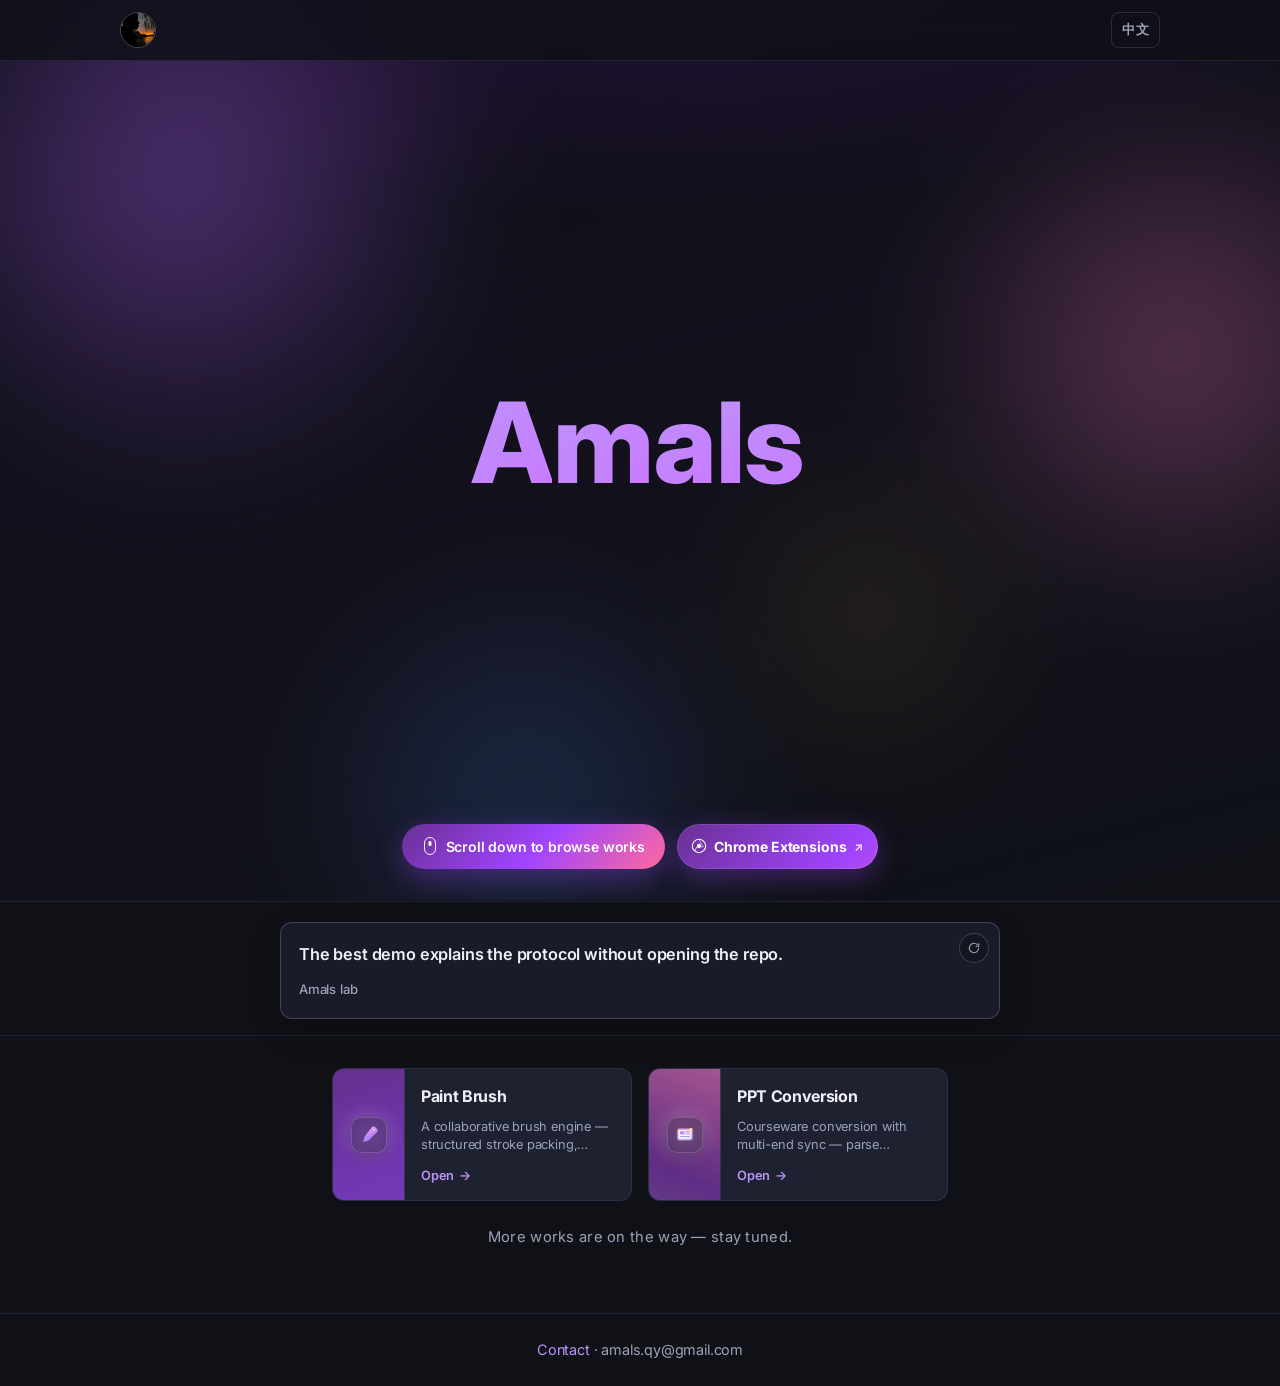
==== index.html @ 74674e20 "Deploy site 2026-10-02T13:34:51Z" ====
<!DOCTYPE html><html lang="en"> <head><meta charset="utf-8"><meta name="viewport" content="width=device-width, initial-scale=1"><meta name="description" content="Amals home — Chrome extensions, small tools, and side projects."><title>Amals-home</title><link rel="preconnect" href="https://fonts.googleapis.com"><link rel="preconnect" href="https://fonts.gstatic.com" crossorigin><link href="https://fonts.googleapis.com/css2?family=Inter:wght@400;600;700;800&family=JetBrains+Mono:wght@600;700&display=swap" rel="stylesheet"><link rel="icon" href="/avatar.jpg" type="image/jpeg"><script>
  (function () {
    try {
      var KEY = "amals-cn-locale";
      var stored = localStorage.getItem(KEY);
      var path = location.pathname || "/";
      var onZh = path === "/zh" || path === "/zh/" || path.indexOf("/zh/") === 0;

      function preferZh() {
        var langs = [];
        if (navigator.languages && navigator.languages.length) {
          langs = langs.concat(Array.prototype.slice.call(navigator.languages));
        }
        if (navigator.language) langs.push(navigator.language);
        for (var i = 0; i < langs.length; i++) {
          var x = String(langs[i] || "").toLowerCase();
          if (x.indexOf("zh") === 0) return true;
          if (x.indexOf("en") === 0) return false;
        }
        return false;
      }

      function toZh(p) {
        if (p === "/" || p === "") return "/zh/";
        if (p.indexOf("/zh") === 0) return p.endsWith("/") ? p : p + "/";
        return "/zh" + (p.endsWith("/") ? p : p + "/");
      }

      function toEn(p) {
        if (p === "/zh" || p === "/zh/") return "/";
        if (p.indexOf("/zh/") === 0) {
          var rest = p.slice(3);
          return rest.endsWith("/") ? rest : rest + "/";
        }
        return p.endsWith("/") ? p : p + "/";
      }

      var wantZh = stored === "zh" ? true : stored === "en" ? false : preferZh();
      if (wantZh && !onZh) {
        location.replace(toZh(path));
        return;
      }
      if (!wantZh && onZh && stored === "en") {
        location.replace(toEn(path));
      }
    } catch (e) {}
  })();
</script><link rel="stylesheet" href="/_astro/index.UDbm8vuJ.css"><script type="module">function w(t){try{const n=t.getAttribute("data-quotes")||"[]",e=JSON.parse(n);return Array.isArray(e)?e:[]}catch{return[]}}function g(t,n){if(!t.length)return null;if(t.length===1)return t[0];let e=t[Math.floor(Math.random()*t.length)],o=0;for(;n&&e.text===n&&o<8;)e=t[Math.floor(Math.random()*t.length)],o+=1;return e}async function x(t){const n=new AbortController,e=window.setTimeout(()=>n.abort(),2500);try{if(t==="zh"){const a=await fetch("https://v1.hitokoto.cn/?c=k&c=d&c=i&encode=json&max_length=42",{signal:n.signal});if(!a.ok)return null;const s=await a.json(),c=String(s.hitokoto||"").trim();if(!c)return null;const l=[s.from_who,s.from].filter(Boolean).join(" · ");return{text:c,from:l||void 0}}const o=await fetch("https://api.quotable.io/random?maxLength=110&tags=technology|wisdom|famous-quotes",{signal:n.signal});if(!o.ok)return null;const r=await o.json(),i=String(r.content||"").trim();return i?{text:i,from:r.author?String(r.author):void 0}:null}catch{return null}finally{window.clearTimeout(e)}}const f=220;function m(t,n){const e=t.querySelector(".lab-musing-quote"),o=t.querySelector("[data-musing-text]"),r=t.querySelector(".lab-musing-from"),i=t.querySelector("[data-musing-from-text]");if(!e||!o||!r||!i)return Promise.resolve();const a=typeof window.matchMedia=="function"&&window.matchMedia("(prefers-reduced-motion: reduce)").matches,s=()=>{o.textContent=n.text,n.from?(i.textContent=n.from,r.hidden=!1):(i.textContent="",r.hidden=!0)};return a?(s(),Promise.resolve()):(e.classList.remove("is-enter"),e.classList.add("is-leave"),new Promise(c=>{window.setTimeout(()=>{s(),e.classList.remove("is-leave"),e.offsetWidth,e.classList.add("is-enter"),window.setTimeout(()=>{e.classList.remove("is-enter"),c()},f)},f)}))}function y(t){if(t.dataset.bound==="1")return;t.dataset.bound="1";const n=t.getAttribute("data-locale")||"en",e=w(t),o=t.querySelector("[data-musing-text]"),r=t.querySelector("[data-musing-next]");let i=!1;async function a({preferRemote:s,fallbackLocal:c}){if(i)return;i=!0,r&&r.classList.add("is-spinning");const l=o&&o.textContent||"";try{if(s){const d=await x(n);if(d){await m(t,d);return}if(!c)return}const u=g(e,l);u&&await m(t,u)}finally{r&&r.classList.remove("is-spinning"),i=!1}}r&&r.addEventListener("click",()=>{a({preferRemote:!0,fallbackLocal:!0})}),window.setTimeout(()=>{a({preferRemote:!0,fallbackLocal:!1})},400),window.setInterval(()=>{document.hidden||a({preferRemote:!0,fallbackLocal:!0})},14e3)}function h(){document.querySelectorAll(".lab-musing").forEach(y)}h();document.addEventListener("astro:page-load",h);
</script></head> <body> <div class="bg-mesh" aria-hidden="true"> <span class="bg-factor bg-factor-a"></span> <span class="bg-factor bg-factor-b"></span> <span class="bg-factor bg-factor-c"></span> <span class="bg-factor bg-factor-d"></span> </div> <header class="nav"> <div class="wrap nav-inner"> <a class="brand" href="/" aria-label="Amals"> <img class="brand-avatar" src="/avatar.jpg" width="36" height="36" alt=""> </a> <nav class="nav-links" aria-label="Primary"> <a class="lang-switch" href="/zh/" lang="zh-CN" data-locale-switch="zh" aria-label="Language"> 中文 </a> </nav> </div> </header> <script>
  document.querySelectorAll("[data-locale-switch]").forEach(function (el) {
    el.addEventListener("click", function () {
      try {
        localStorage.setItem("amals-cn-locale", el.getAttribute("data-locale-switch") || "");
      } catch (e) {}
    });
  });
</script>  <main id="top"> <section class="hero"> <div class="wrap hero-inner"> <h1 class="hero-brand" aria-label="Amals"> <span class="hero-letter" style="--i: 0"> A </span><span class="hero-letter" style="--i: 1"> m </span><span class="hero-letter" style="--i: 2"> a </span><span class="hero-letter" style="--i: 3"> l </span><span class="hero-letter" style="--i: 4"> s </span> </h1> </div> <div class="hero-actions"> <a class="btn btn-primary" href="/#works"> <span class="scroll-icon" aria-hidden="true"> <span class="scroll-icon-frame"> <span class="scroll-icon-dot"></span> </span> </span> <span>Scroll down to browse works</span> </a> <a class="chrome-nav-btn" href="https://amals-chrome.com/" target="_blank" rel="noopener noreferrer"> <svg class="chrome-nav-icon" viewBox="0 0 24 24" aria-hidden="true" focusable="false"> <circle cx="12" cy="12" r="10" fill="none" stroke="currentColor" stroke-width="1.6"></circle> <circle cx="12" cy="12" r="3.2" fill="currentColor"></circle> <path d="M12 2.4 L18.4 13.2 H12" fill="none" stroke="currentColor" stroke-width="1.5" stroke-linecap="round" stroke-linejoin="round" opacity="0.55"></path> <path d="M5.6 18.8 L12 8.8" fill="none" stroke="currentColor" stroke-width="1.5" stroke-linecap="round" opacity="0.75"></path> </svg> <span>Chrome Extensions</span> <span class="chrome-nav-arrow" aria-hidden="true">↗</span> </a> </div> </section> <section class="section section-lab" aria-label="Lab note"> <div class="wrap"> <aside class="lab-musing" data-locale="en" data-quotes="[{&#34;text&#34;:&#34;Ship the thin path first. Polish is a loop, not a gate.&#34;,&#34;from&#34;:&#34;Amals lab&#34;},{&#34;text&#34;:&#34;Latency is a feature users feel; correctness is a feature they trust.&#34;,&#34;from&#34;:&#34;Amals lab&#34;},{&#34;text&#34;:&#34;If it only works on your machine, it is still a prototype.&#34;,&#34;from&#34;:&#34;Amals lab&#34;},{&#34;text&#34;:&#34;Sync is easy until the second client joins.&#34;,&#34;from&#34;:&#34;Amals lab&#34;},{&#34;text&#34;:&#34;A quiet scrollbar and a clear failure mode beat another purple gradient.&#34;,&#34;from&#34;:&#34;Amals lab&#34;},{&#34;text&#34;:&#34;Prefer one honest constraint over three clever abstractions.&#34;,&#34;from&#34;:&#34;Amals lab&#34;},{&#34;text&#34;:&#34;Logs are a UI for the future you.&#34;,&#34;from&#34;:&#34;Amals lab&#34;},{&#34;text&#34;:&#34;Mobile is not a smaller desktop — it is a different contract with input.&#34;,&#34;from&#34;:&#34;Amals lab&#34;},{&#34;text&#34;:&#34;Default to read-only until the URL says otherwise.&#34;,&#34;from&#34;:&#34;Amals lab&#34;},{&#34;text&#34;:&#34;The best demo explains the protocol without opening the repo.&#34;,&#34;from&#34;:&#34;Amals lab&#34;},{&#34;text&#34;:&#34;Talk is cheap. Show me the packet.&#34;,&#34;from&#34;:&#34;Amals lab&#34;},{&#34;text&#34;:&#34;Fallback is not failure — it is hospitality for bad networks.&#34;,&#34;from&#34;:&#34;Amals lab&#34;}]" aria-label="Lab note"> <button type="button" class="lab-musing-next" data-musing-next aria-label="Another"> <svg class="lab-musing-next-icon" viewBox="0 0 24 24" fill="none" aria-hidden="true"> <path d="M20 12a8 8 0 1 1-2.2-5.5" stroke="currentColor" stroke-width="1.8" stroke-linecap="round"></path> <path d="M20 4.5V9h-4.5" stroke="currentColor" stroke-width="1.8" stroke-linecap="round" stroke-linejoin="round"></path> </svg> </button> <blockquote class="lab-musing-quote"> <p class="lab-musing-text" data-musing-text>The best demo explains the protocol without opening the repo.</p> <footer class="lab-musing-from"> <span data-musing-from-text>Amals lab</span> </footer> </blockquote> </aside>  </div> </section> <section class="section" id="works" aria-label="Works"> <div class="wrap"> <ul class="work-grid"> <li class="work-card"> <a class="work-card-link" href="/paint-brush/?lang=en">  <div class="work-ribbon tone-a" aria-hidden="true"> <div class="work-ribbon-glow"></div> <div class="work-ribbon-mark"><svg class="work-ribbon-icon" viewBox="0 0 48 48" aria-hidden="true"> <defs> <linearGradient id="brush-body-0" x1="20%" y1="0%" x2="80%" y2="100%"> <stop offset="0%" stop-color="#f9a8d4"></stop> <stop offset="55%" stop-color="#c084fc"></stop> <stop offset="100%" stop-color="#818cf8"></stop> </linearGradient> <linearGradient id="brush-tip-0" x1="0%" y1="0%" x2="100%" y2="100%"> <stop offset="0%" stop-color="#fde68a"></stop> <stop offset="100%" stop-color="#fb7185"></stop> </linearGradient> </defs> <path fill="url(#brush-body-0)" d="M30.8 6.2c1.6-1.6 4.2-1.6 5.8 0l5.2 5.2c1.6 1.6 1.6 4.2 0 5.8L23.6 35.4c-.5.5-1.1.8-1.8 1l-7.4 1.7c-1.2.3-2.3-.8-2-2l1.7-7.4c.2-.7.5-1.3 1-1.8L30.8 6.2z"></path> <path fill="url(#brush-tip-0)" d="M9.2 37.8c3.4-.8 6.2-2.4 8.1-4.5l-3.6 3.6c-1.1 1.1-2.7 1.5-4.2 1.1-.5-.1-.7-.7-.6-1.1.1-.2.2-.4.3-.5z"></path> <circle cx="35.2" cy="12.8" r="2.2" fill="#fff" opacity="0.55"></circle> </svg></div> </div> <div class="work-body-block"> <h3 class="work-title">Paint Brush</h3> <p class="work-body">A collaborative brush engine — structured stroke packing, compression and anti-loss sync, with path smoothing and RTC/signaling snapshots for multi-user whiteboards.</p> <span class="work-cta"> Open <span class="work-cta-arrow" aria-hidden="true">→</span> </span> </div>  </a> </li><li class="work-card"> <a class="work-card-link" href="/ppt-conversion/?lang=en">  <div class="work-ribbon tone-b" aria-hidden="true"> <div class="work-ribbon-glow"></div> <div class="work-ribbon-mark"><svg class="work-ribbon-icon" viewBox="0 0 48 48" aria-hidden="true"> <defs> <linearGradient id="ppt-frame-1" x1="10%" y1="0%" x2="90%" y2="100%"> <stop offset="0%" stop-color="#f9a8d4"></stop> <stop offset="100%" stop-color="#a78bfa"></stop> </linearGradient> <linearGradient id="ppt-screen-1" x1="0%" y1="0%" x2="100%" y2="100%"> <stop offset="0%" stop-color="#ffffff"></stop> <stop offset="100%" stop-color="#ede9fe"></stop> </linearGradient> </defs> <rect x="7" y="10" width="34" height="26" rx="5" fill="url(#ppt-frame-1)"></rect> <rect x="10" y="13" width="28" height="20" rx="3" fill="url(#ppt-screen-1)"></rect> <rect x="13" y="16" width="10" height="7" rx="1.5" fill="#c084fc"></rect> <rect x="25" y="16" width="10" height="2.5" rx="1.2" fill="#f472b6"></rect> <rect x="25" y="20.5" width="10" height="2.5" rx="1.2" fill="#a78bfa" opacity="0.85"></rect> <rect x="13" y="26" width="22" height="2.5" rx="1.2" fill="#818cf8" opacity="0.8"></rect> <circle cx="37" cy="12" r="3.2" fill="#fde68a"></circle> </svg></div> </div> <div class="work-body-block"> <h3 class="work-title">PPT Conversion</h3> <p class="work-body">Courseware conversion with multi-end sync — parse animations, transitions and audio into step data, then keep playback aligned across clients in real time.</p> <span class="work-cta"> Open <span class="work-cta-arrow" aria-hidden="true">→</span> </span> </div>  </a> </li> </ul> <p class="works-more">More works are on the way — stay tuned.</p> </div> </section> </main>  <footer class="site-footer"> <div class="wrap footer-inner"> <p> <a href="mailto:amals.qy@gmail.com">Contact</a>
· amals.qy@gmail.com </p> </div> </footer> </body></html>
---- _astro/index.UDbm8vuJ.css ----
:root{--bg: #0f1117;--panel: #1e2130;--panel-hover: #252a3d;--border: rgba(46, 51, 72, .85);--border-strong: rgba(189, 147, 249, .35);--fg: #eef0f6;--muted: #9aa3b8;--accent: #bd93f9;--accent-2: #ff79c6;--gradient: linear-gradient(135deg, #6a3093 0%, #a044ff 52%, #ff6b9d 100%);--gradient-text: linear-gradient(135deg, #bd93f9 0%, #c77dff 38%, #ff79c6 100%);--font: "Inter", ui-sans-serif, system-ui, -apple-system, "Segoe UI", sans-serif;--font-mono: "JetBrains Mono", ui-monospace, Menlo, Consolas, monospace;--ease: cubic-bezier(.4, 0, .2, 1);--space-2: 8px;--space-3: 12px;--space-4: 16px;--space-5: 20px;--space-6: 24px;--space-7: 32px;--space-8: 48px;--radius-xs: 8px;--radius-sm: 12px;--radius: 16px;--max: 1040px;--scrollbar-size: 8px;--scrollbar-track: transparent;--scrollbar-thumb: rgba(189, 147, 249, .32);--scrollbar-thumb-hover: rgba(189, 147, 249, .55)}*{box-sizing:border-box;scrollbar-width:thin;scrollbar-color:var(--scrollbar-thumb) var(--scrollbar-track)}html{scroll-behavior:smooth;color-scheme:dark}*::-webkit-scrollbar{width:var(--scrollbar-size);height:var(--scrollbar-size)}*::-webkit-scrollbar-track{background:var(--scrollbar-track)}*::-webkit-scrollbar-thumb{background-color:var(--scrollbar-thumb);border-radius:999px;border:2px solid transparent;background-clip:padding-box}*::-webkit-scrollbar-thumb:hover{background-color:var(--scrollbar-thumb-hover)}*::-webkit-scrollbar-corner{background:transparent}body{margin:0;min-height:100vh;display:flex;flex-direction:column;background:var(--bg);color:var(--fg);font-family:var(--font);font-size:16px;line-height:1.65;letter-spacing:-.011em;-webkit-font-smoothing:antialiased}body>main{flex:1 0 auto;width:100%;position:relative;z-index:1}a{color:var(--accent);text-decoration:none;transition:color .18s var(--ease)}a:hover{color:var(--accent-2)}.bg-mesh{position:fixed;inset:0;pointer-events:none;z-index:0;overflow:hidden;background:radial-gradient(120% 80% at 50% -20%,rgba(88,28,135,.45),transparent 55%),linear-gradient(165deg,#0b0d14,#12101c 42%,#0f1117)}.bg-factor{position:absolute;border-radius:50%;filter:blur(48px);opacity:.72;mix-blend-mode:screen;will-change:transform,opacity}.bg-factor-a{width:52vmax;height:52vmax;left:-12%;top:-18%;background:radial-gradient(circle,rgba(168,85,247,.55) 0%,transparent 68%);animation:mesh-a 18s ease-in-out infinite alternate}.bg-factor-b{width:44vmax;height:44vmax;right:-14%;top:8%;background:radial-gradient(circle,rgba(244,114,182,.42) 0%,transparent 70%);animation:mesh-b 22s ease-in-out infinite alternate}.bg-factor-c{width:38vmax;height:38vmax;left:22%;bottom:-16%;background:radial-gradient(circle,rgba(59,130,246,.28) 0%,transparent 72%);animation:mesh-c 26s ease-in-out infinite alternate}.bg-factor-d{width:28vmax;height:28vmax;right:18%;bottom:12%;background:radial-gradient(circle,rgba(250,204,21,.12) 0%,transparent 70%);animation:mesh-d 16s ease-in-out infinite alternate}@keyframes mesh-a{0%{transform:translateZ(0) scale(1)}to{transform:translate3d(12%,18%,0) scale(1.18)}}@keyframes mesh-b{0%{transform:translateZ(0) scale(1.05)}to{transform:translate3d(-16%,14%,0) scale(1.22)}}@keyframes mesh-c{0%{transform:translateZ(0) scale(1.1)}to{transform:translate3d(10%,-20%,0) scale(.92)}}@keyframes mesh-d{0%{transform:translateZ(0) scale(.95);opacity:.45}to{transform:translate3d(-18%,-10%,0) scale(1.25);opacity:.8}}.wrap{position:relative;z-index:1;width:min(100% - 2 * var(--space-6),var(--max));margin-inline:auto}.nav{position:sticky;top:0;z-index:20;backdrop-filter:blur(12px);background:#0f1117d1;border-bottom:1px solid rgba(46,51,72,.6)}.nav-inner{display:flex;align-items:center;justify-content:space-between;min-height:60px;gap:var(--space-4)}.brand{display:inline-flex;align-items:center;line-height:0}.brand-avatar{width:36px;height:36px;border-radius:50%;display:block;flex-shrink:0;object-fit:cover;border:1px solid rgba(255,255,255,.22);box-shadow:none;transition:transform .55s var(--ease),border-color .25s var(--ease)}.brand:hover .brand-avatar{transform:rotate(360deg);border-color:#ff79c68c}.nav-links{display:flex;align-items:center;gap:var(--space-2);flex-wrap:wrap}.nav-links a:not(.lang-switch){color:var(--muted);font-size:14px;padding:8px 12px;border-radius:var(--radius-xs);transition:color .18s var(--ease),background .18s var(--ease)}.nav-links a:not(.lang-switch):hover{color:var(--fg);background:#ffffff0a}.chrome-nav-btn{display:inline-flex;align-items:center;gap:7px;padding:7px 12px 7px 10px;border-radius:999px;font-size:13px;font-weight:700;letter-spacing:-.01em;color:#fff!important;background:var(--gradient);background-size:160% 160%;box-shadow:0 0 0 1px #ffffff14 inset,0 8px 22px #a044ff61;animation:gradient-shift 5s ease-in-out infinite;transition:transform .18s var(--ease),box-shadow .18s var(--ease),filter .18s var(--ease)}.chrome-nav-btn:hover{color:#fff!important;transform:translateY(-1px);filter:brightness(1.06);box-shadow:0 0 0 1px #ffffff1f inset,0 12px 28px #a044ff80}.chrome-nav-icon{width:16px;height:16px;flex-shrink:0}.chrome-nav-arrow{font-size:12px;opacity:.85;transition:transform .18s var(--ease)}.chrome-nav-btn:hover .chrome-nav-arrow{transform:translate(1px,-1px)}.lang-switch{color:var(--muted)!important;font-size:13px;font-weight:600;padding:6px 10px;border-radius:var(--radius-xs);border:1px solid var(--border);letter-spacing:.02em}.lang-switch:hover{color:var(--fg)!important;background:#ffffff0a;border-color:var(--border-strong)}@media (max-width: 420px){.chrome-nav-btn span:not(.chrome-nav-arrow){max-width:9.5em;overflow:hidden;text-overflow:ellipsis;white-space:nowrap}}.hero{min-height:calc(100dvh - 60px);display:flex;flex-direction:column;align-items:stretch;padding:0;text-align:center;overflow:visible}.hero-inner{flex:1 1 auto;display:flex;align-items:center;justify-content:center;max-width:min(920px,100%);width:min(100% - 2 * var(--space-6),var(--max));margin-inline:auto;overflow:visible;padding:var(--space-6) 0}.hero-brand{margin:0 auto;font-size:clamp(3.6rem,12vw,7rem);font-weight:800;line-height:1.05;letter-spacing:-.03em;display:inline-flex;justify-content:center;flex-wrap:nowrap;overflow:visible;padding:.12em .2em;box-sizing:content-box}.hero-letter{display:inline-block;background:var(--gradient-text);background-size:220% 220%;-webkit-background-clip:text;background-clip:text;color:transparent;padding:0 .01em;overflow:visible;will-change:transform,filter,background-position;animation:letter-in .75s var(--ease) both,letter-float 2.6s ease-in-out infinite,gradient-shift 4.5s ease-in-out infinite;animation-delay:calc(var(--i) * .08s),calc(var(--i) * .14s),calc(var(--i) * .1s)}.hero-letter:last-child{padding-right:.08em}.hero-lead{margin:var(--space-5) auto 0;max-width:34rem;color:var(--muted);font-size:1.12rem;line-height:1.7;animation:rise .8s var(--ease) .35s both}.hero-actions{flex:0 0 auto;display:flex;flex-wrap:wrap;align-items:center;justify-content:center;gap:12px;margin:0;padding:0 var(--space-5) 32px;animation:rise .8s var(--ease) .45s both}.hero-actions .btn{white-space:nowrap}.hero-actions .chrome-nav-btn{padding:11px 16px 11px 14px;font-size:14px;box-shadow:0 0 0 1px #ffffff1a inset,0 8px 28px #a044ff59}.hero-actions .chrome-nav-btn:hover{box-shadow:0 0 0 1px #ffffff24 inset,0 12px 36px #a044ff73}@media (max-width: 520px){.hero-actions .btn{white-space:normal;text-align:center;line-height:1.3}}.btn{display:inline-flex;align-items:center;justify-content:center;gap:8px;padding:11px 20px;border-radius:999px;font-family:var(--font);font-size:14px;font-weight:600;border:none;cursor:pointer;transition:transform .15s var(--ease),box-shadow .15s var(--ease)}.btn:hover{transform:translateY(-1px)}.btn-primary{background:var(--gradient);color:#fff;box-shadow:0 8px 28px #a044ff59}.btn-primary:hover{color:#fff;box-shadow:0 12px 36px #a044ff73}.scroll-icon{display:inline-flex;align-items:center;justify-content:center;width:16px;height:22px;flex-shrink:0}.scroll-icon-frame{position:relative;width:12px;height:18px;border:1.5px solid rgba(255,255,255,.92);border-radius:999px;overflow:hidden}.scroll-icon-dot{position:absolute;left:50%;top:3px;width:3px;height:5px;border-radius:999px;background:#fff;transform:translate(-50%);animation:scroll-dot 1.35s ease-in-out infinite}@keyframes scroll-dot{0%{transform:translate(-50%) translateY(0);opacity:1}70%{transform:translate(-50%) translateY(7px);opacity:.15}to{transform:translate(-50%) translateY(0);opacity:1}}.section{padding:var(--space-7) 0 calc(var(--space-8) + var(--space-4));border-top:1px solid rgba(46,51,72,.55)}.section-lab{padding:var(--space-5) 0 var(--space-4)}.lab-musing{position:relative;max-width:720px;margin:0 auto;padding:18px 44px 18px 18px;border:1px solid rgba(189,147,249,.28);border-radius:var(--radius-sm);background:#1e2130b8;box-shadow:0 12px 28px #00000038;animation:rise .65s var(--ease) both}.lab-musing-next{position:absolute;top:10px;right:10px;z-index:1;display:inline-flex;align-items:center;justify-content:center;width:30px;height:30px;padding:0;border:1px solid rgba(189,147,249,.28);background:#0f111773;color:var(--muted);border-radius:999px;cursor:pointer;transition:background .18s var(--ease),border-color .18s var(--ease),color .18s var(--ease),transform .18s var(--ease)}.lab-musing-next:hover{color:#fff;border-color:transparent;background:var(--gradient)}.lab-musing-next.is-spinning .lab-musing-next-icon{animation:lab-musing-spin .7s linear infinite}.lab-musing-next-icon{width:14px;height:14px;display:block}.lab-musing-quote{margin:0;transition:opacity .22s var(--ease),transform .22s var(--ease)}.lab-musing-quote.is-leave{opacity:0;transform:translateY(6px)}.lab-musing-quote.is-enter{animation:lab-musing-enter .22s var(--ease) both}@keyframes lab-musing-enter{0%{opacity:0;transform:translateY(-6px)}to{opacity:1;transform:translateY(0)}}@keyframes lab-musing-spin{to{transform:rotate(-360deg)}}.lab-musing-text{margin:0;font-size:1.02rem;line-height:1.7;font-weight:600;letter-spacing:-.01em;color:var(--fg)}.lab-musing-from{margin-top:10px;font-size:.82rem;color:var(--muted);font-weight:500}.lab-musing-from[hidden]{display:none}.work-grid{margin:0 auto;padding:0;list-style:none;display:grid;grid-template-columns:repeat(auto-fit,minmax(280px,300px));gap:var(--space-4);justify-content:center;justify-items:stretch;align-items:stretch;max-width:1280px}.work-card{position:relative;border:1px solid var(--border);border-radius:var(--radius-sm);background:var(--panel);overflow:hidden;transition:border-color .2s var(--ease),transform .2s var(--ease),background .2s var(--ease),box-shadow .2s var(--ease);animation:rise .7s var(--ease) both;height:100%;width:100%}.work-card:nth-child(2){animation-delay:.08s}.work-card:nth-child(3){animation-delay:.12s}.work-card:nth-child(4){animation-delay:.16s}.work-card:hover{border-color:var(--border-strong);background:var(--panel-hover);transform:translateY(-2px);box-shadow:0 12px 28px #00000047}.work-card-link{display:grid;grid-template-columns:72px minmax(0,1fr);color:inherit;height:100%;min-height:0}.work-card-link:hover{color:inherit}.work-ribbon{position:relative;min-height:100%;display:grid;place-items:center;border-right:1px solid var(--border);background-size:180% 180%;animation:gradient-shift 10s ease-in-out infinite;overflow:hidden}.work-ribbon.tone-a{background-image:linear-gradient(160deg,#6a3093f2,#a044ffa6,#ff6b9d80)}.work-ribbon.tone-b{background-image:linear-gradient(200deg,#ff79c6a6,#6a3093d9,#bd93f980);animation-delay:-3s}.work-ribbon-glow{position:absolute;width:70px;height:70px;border-radius:50%;background:radial-gradient(circle,rgba(255,255,255,.22),transparent 68%);filter:blur(2px);pointer-events:none}.work-ribbon-mark{position:relative;z-index:1;width:36px;height:36px;display:grid;place-items:center;border-radius:10px;background:#0f111747;border:1px solid rgba(255,255,255,.16);backdrop-filter:blur(8px);box-shadow:0 6px 14px #0000002e;transition:transform .22s var(--ease)}.work-card:hover .work-ribbon-mark{transform:scale(1.06)}.work-ribbon-icon{width:22px;height:22px;display:block}.work-body-block{display:flex;flex-direction:column;gap:8px;padding:14px 16px;flex:1;min-width:0}.work-title{margin:0;font-size:1rem;font-weight:700;letter-spacing:-.02em;color:var(--fg);white-space:nowrap;overflow:hidden;text-overflow:ellipsis}.work-body{margin:0;color:var(--muted);flex:1;line-height:1.45;font-size:.8rem;display:-webkit-box;-webkit-line-clamp:2;-webkit-box-orient:vertical;overflow:hidden}.work-cta{display:inline-flex;align-items:center;gap:5px;margin-top:2px;font-size:.8rem;font-weight:600;color:var(--accent)}.work-cta-arrow{transition:transform .18s var(--ease)}.work-card:hover .work-cta-arrow{transform:translate(4px)}.work-cta.is-muted{color:var(--muted);font-weight:500}.works-more{margin:var(--space-6) 0 0;text-align:center;color:var(--muted);font-size:.92rem;letter-spacing:.02em}.site-footer{position:relative;z-index:1;border-top:1px solid rgba(46,51,72,.6);padding:var(--space-6) 0;color:var(--muted);font-size:.9rem}.footer-inner{display:flex;flex-wrap:wrap;justify-content:center;gap:var(--space-3)}.footer-inner p{margin:0}@keyframes rise{0%{opacity:0;transform:translateY(14px)}to{opacity:1;transform:translateY(0)}}@keyframes letter-in{0%{opacity:0;filter:blur(5px)}to{opacity:1;filter:blur(0)}}@keyframes letter-float{0%,to{transform:translateY(0) scale(1) rotate(0)}40%{transform:translateY(-8px) scale(1.02) rotate(-.8deg)}70%{transform:translateY(-3px) scale(1.01) rotate(.6deg)}}@keyframes gradient-shift{0%,to{background-position:0% 50%}50%{background-position:100% 50%}}@media (prefers-reduced-motion: reduce){.hero-letter,.work-ribbon,.work-card,.hero-lead,.hero-actions,.chrome-nav-btn,.scroll-icon-dot,.bg-factor,.lab-musing,.lab-musing-quote,.lab-musing-next.is-spinning .lab-musing-next-icon{animation:none!important}.lab-musing-quote{transition:none!important}.brand:hover .brand-avatar{transform:none}.hero-letter{opacity:1;color:transparent;transform:none;filter:none}}@media (max-width: 720px){.nav-hide-mobile{display:none}.hero{min-height:calc(100dvh - 60px)}.work-grid{grid-template-columns:minmax(0,1fr);max-width:420px}.work-card-link{grid-template-columns:64px minmax(0,1fr)}}
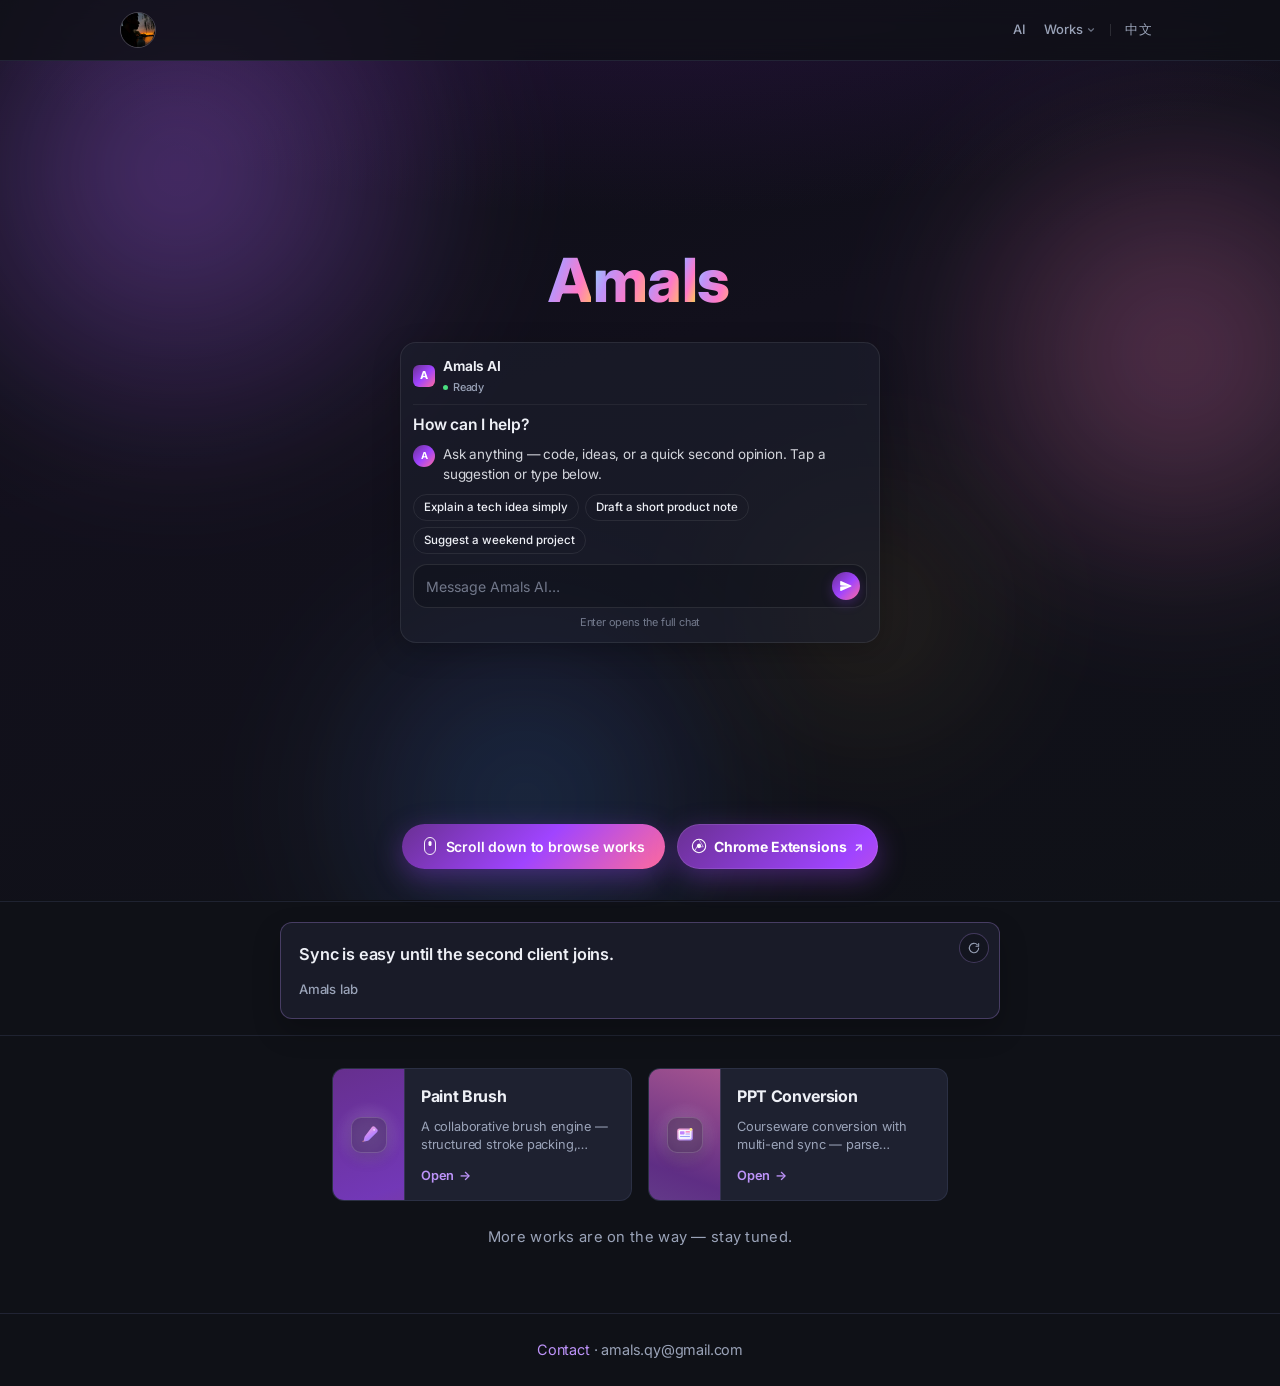
==== commit 092d3401: "Deploy site 2026-10-08T12:42:47Z" ====
--- a/index.html
+++ b/index.html
@@ -45,14 +45,19 @@
       }
     } catch (e) {}
   })();
-</script><link rel="stylesheet" href="/_astro/index.UDbm8vuJ.css"><script type="module">function w(t){try{const n=t.getAttribute("data-quotes")||"[]",e=JSON.parse(n);return Array.isArray(e)?e:[]}catch{return[]}}function g(t,n){if(!t.length)return null;if(t.length===1)return t[0];let e=t[Math.floor(Math.random()*t.length)],o=0;for(;n&&e.text===n&&o<8;)e=t[Math.floor(Math.random()*t.length)],o+=1;return e}async function x(t){const n=new AbortController,e=window.setTimeout(()=>n.abort(),2500);try{if(t==="zh"){const a=await fetch("https://v1.hitokoto.cn/?c=k&c=d&c=i&encode=json&max_length=42",{signal:n.signal});if(!a.ok)return null;const s=await a.json(),c=String(s.hitokoto||"").trim();if(!c)return null;const l=[s.from_who,s.from].filter(Boolean).join(" · ");return{text:c,from:l||void 0}}const o=await fetch("https://api.quotable.io/random?maxLength=110&tags=technology|wisdom|famous-quotes",{signal:n.signal});if(!o.ok)return null;const r=await o.json(),i=String(r.content||"").trim();return i?{text:i,from:r.author?String(r.author):void 0}:null}catch{return null}finally{window.clearTimeout(e)}}const f=220;function m(t,n){const e=t.querySelector(".lab-musing-quote"),o=t.querySelector("[data-musing-text]"),r=t.querySelector(".lab-musing-from"),i=t.querySelector("[data-musing-from-text]");if(!e||!o||!r||!i)return Promise.resolve();const a=typeof window.matchMedia=="function"&&window.matchMedia("(prefers-reduced-motion: reduce)").matches,s=()=>{o.textContent=n.text,n.from?(i.textContent=n.from,r.hidden=!1):(i.textContent="",r.hidden=!0)};return a?(s(),Promise.resolve()):(e.classList.remove("is-enter"),e.classList.add("is-leave"),new Promise(c=>{window.setTimeout(()=>{s(),e.classList.remove("is-leave"),e.offsetWidth,e.classList.add("is-enter"),window.setTimeout(()=>{e.classList.remove("is-enter"),c()},f)},f)}))}function y(t){if(t.dataset.bound==="1")return;t.dataset.bound="1";const n=t.getAttribute("data-locale")||"en",e=w(t),o=t.querySelector("[data-musing-text]"),r=t.querySelector("[data-musing-next]");let i=!1;async function a({preferRemote:s,fallbackLocal:c}){if(i)return;i=!0,r&&r.classList.add("is-spinning");const l=o&&o.textContent||"";try{if(s){const d=await x(n);if(d){await m(t,d);return}if(!c)return}const u=g(e,l);u&&await m(t,u)}finally{r&&r.classList.remove("is-spinning"),i=!1}}r&&r.addEventListener("click",()=>{a({preferRemote:!0,fallbackLocal:!0})}),window.setTimeout(()=>{a({preferRemote:!0,fallbackLocal:!1})},400),window.setInterval(()=>{document.hidden||a({preferRemote:!0,fallbackLocal:!0})},14e3)}function h(){document.querySelectorAll(".lab-musing").forEach(y)}h();document.addEventListener("astro:page-load",h);
-</script></head> <body> <div class="bg-mesh" aria-hidden="true"> <span class="bg-factor bg-factor-a"></span> <span class="bg-factor bg-factor-b"></span> <span class="bg-factor bg-factor-c"></span> <span class="bg-factor bg-factor-d"></span> </div> <header class="nav"> <div class="wrap nav-inner"> <a class="brand" href="/" aria-label="Amals"> <img class="brand-avatar" src="/avatar.jpg" width="36" height="36" alt=""> </a> <nav class="nav-links" aria-label="Primary"> <a class="lang-switch" href="/zh/" lang="zh-CN" data-locale-switch="zh" aria-label="Language"> 中文 </a> </nav> </div> </header> <script>
+</script><link rel="stylesheet" href="/_astro/index.I2FMQLbr.css"><script type="module">function h(t,n){const e=t.getAttribute("data-ai-path")||"/ai/",a=t.getAttribute("data-ai-locale")||"en",r=new URL(e,window.location.origin);n&&r.searchParams.set("q",n),r.searchParams.set("lang",a),window.location.href=r.pathname+r.search+r.hash}document.querySelectorAll("[data-ai-teaser-form]").forEach(t=>{t.addEventListener("submit",n=>{n.preventDefault();const e=t.closest(".ai-teaser");if(!e)return;const a=t.querySelector("[data-ai-teaser-input]"),r=a instanceof HTMLInputElement?a.value.trim():"";h(e,r)})});document.querySelectorAll("[data-ai-chip]").forEach(t=>{t.addEventListener("click",()=>{const n=t.closest(".ai-teaser");if(!n)return;const e=t.getAttribute("data-q")||"";h(n,e)})});const g=2500,y=14e3;function v(t){try{const n=t.getAttribute("data-quotes")||"[]",e=JSON.parse(n);return Array.isArray(e)?e:[]}catch{return[]}}function p(t,n){if(!t.length)return null;if(t.length===1)return t[0];let e=t[Math.floor(Math.random()*t.length)],a=0;for(;n&&e.text===n&&a<8;)e=t[Math.floor(Math.random()*t.length)],a+=1;return e}async function x(t){const n=new AbortController,e=window.setTimeout(()=>n.abort(),g);try{if(t==="zh"){const i=await fetch("https://v1.hitokoto.cn/?c=k&c=d&c=i&encode=json&max_length=42",{signal:n.signal});if(!i.ok)return null;const s=await i.json(),c=String(s.hitokoto||"").trim();if(!c)return null;const l=[s.from_who,s.from].filter(Boolean).join(" · ");return{text:c,from:l||void 0}}const a=await fetch("https://dummyjson.com/quotes/random",{signal:n.signal});if(!a.ok)return null;const r=await a.json(),o=String(r.quote||"").trim();return!o||o.length>110?null:{text:o,from:r.author?String(r.author):void 0}}catch{return null}finally{window.clearTimeout(e)}}const f=220;function m(t,n){const e=t.querySelector(".lab-musing-quote"),a=t.querySelector("[data-musing-text]"),r=t.querySelector(".lab-musing-from"),o=t.querySelector("[data-musing-from-text]");if(!e||!a||!r||!o)return Promise.resolve();const i=typeof window.matchMedia=="function"&&window.matchMedia("(prefers-reduced-motion: reduce)").matches,s=()=>{a.textContent=n.text,n.from?(o.textContent=n.from,r.hidden=!1):(o.textContent="",r.hidden=!0)};return i?(s(),Promise.resolve()):(e.classList.remove("is-enter"),e.classList.add("is-leave"),new Promise(c=>{window.setTimeout(()=>{s(),e.classList.remove("is-leave"),e.offsetWidth,e.classList.add("is-enter"),window.setTimeout(()=>{e.classList.remove("is-enter"),c()},f)},f)}))}function b(t){if(t.dataset.bound==="1")return;t.dataset.bound="1";const n=t.getAttribute("data-locale")||"en",e=v(t),a=t.querySelector("[data-musing-text]"),r=t.querySelector("[data-musing-next]");let o=!1;async function i({preferRemote:s,fallbackLocal:c}){if(o)return;o=!0,r&&r.classList.add("is-spinning");const l=a&&a.textContent||"";try{if(s){const d=await x(n);if(d){await m(t,d);return}if(!c)return}const u=p(e,l);u&&await m(t,u)}finally{r&&r.classList.remove("is-spinning"),o=!1}}r&&r.addEventListener("click",()=>{i({preferRemote:!0,fallbackLocal:!0})}),window.setTimeout(()=>{i({preferRemote:!0,fallbackLocal:!1})},400),window.setInterval(()=>{document.hidden||i({preferRemote:!0,fallbackLocal:!0})},y)}function w(){document.querySelectorAll(".lab-musing").forEach(b)}w();document.addEventListener("astro:page-load",w);
+</script></head> <body> <div class="bg-mesh" aria-hidden="true"> <span class="bg-factor bg-factor-a"></span> <span class="bg-factor bg-factor-b"></span> <span class="bg-factor bg-factor-c"></span> <span class="bg-factor bg-factor-d"></span> </div> <header class="nav"> <div class="wrap nav-inner"> <a class="brand" href="/" aria-label="Amals"> <img class="brand-avatar" src="/avatar.jpg" width="36" height="36" alt=""> </a> <nav class="nav-links" aria-label="Primary"> <a class="nav-link" href="/ai/?lang=en">AI</a> <div class="nav-dropdown"> <a class="nav-link nav-dropdown-trigger" href="/#works" aria-haspopup="true"> <span>Works</span> <svg class="nav-caret" viewBox="0 0 12 12" aria-hidden="true" focusable="false"> <path d="M3 4.5 6 7.5 9 4.5" fill="none" stroke="currentColor" stroke-width="1.4" stroke-linecap="round" stroke-linejoin="round"></path> </svg> </a> <div class="nav-dropdown-menu" role="menu"> <a class="nav-dropdown-item" role="menuitem" href="/paint-brush/?lang=en">Paint Brush</a> <a class="nav-dropdown-item" role="menuitem" href="/ppt-conversion/?lang=en">PPT</a> </div> </div> <span class="nav-sep" aria-hidden="true"></span> <a class="nav-link nav-lang" href="/zh/" lang="zh-CN" data-locale-switch="zh" aria-label="Language"> 中文 </a> </nav> </div> </header> <script>
   document.querySelectorAll("[data-locale-switch]").forEach(function (el) {
-    el.addEventListener("click", function () {
+    el.addEventListener("click", function (e) {
       try {
         localStorage.setItem("amals-cn-locale", el.getAttribute("data-locale-switch") || "");
-      } catch (e) {}
+      } catch (err) {}
+      var hash = location.hash || "";
+      if (!hash) return;
+      e.preventDefault();
+      var href = el.getAttribute("href") || "";
+      location.href = href.split("#")[0] + hash;
     });
   });
-</script>  <main id="top"> <section class="hero"> <div class="wrap hero-inner"> <h1 class="hero-brand" aria-label="Amals"> <span class="hero-letter" style="--i: 0"> A </span><span class="hero-letter" style="--i: 1"> m </span><span class="hero-letter" style="--i: 2"> a </span><span class="hero-letter" style="--i: 3"> l </span><span class="hero-letter" style="--i: 4"> s </span> </h1> </div> <div class="hero-actions"> <a class="btn btn-primary" href="/#works"> <span class="scroll-icon" aria-hidden="true"> <span class="scroll-icon-frame"> <span class="scroll-icon-dot"></span> </span> </span> <span>Scroll down to browse works</span> </a> <a class="chrome-nav-btn" href="https://amals-chrome.com/" target="_blank" rel="noopener noreferrer"> <svg class="chrome-nav-icon" viewBox="0 0 24 24" aria-hidden="true" focusable="false"> <circle cx="12" cy="12" r="10" fill="none" stroke="currentColor" stroke-width="1.6"></circle> <circle cx="12" cy="12" r="3.2" fill="currentColor"></circle> <path d="M12 2.4 L18.4 13.2 H12" fill="none" stroke="currentColor" stroke-width="1.5" stroke-linecap="round" stroke-linejoin="round" opacity="0.55"></path> <path d="M5.6 18.8 L12 8.8" fill="none" stroke="currentColor" stroke-width="1.5" stroke-linecap="round" opacity="0.75"></path> </svg> <span>Chrome Extensions</span> <span class="chrome-nav-arrow" aria-hidden="true">↗</span> </a> </div> </section> <section class="section section-lab" aria-label="Lab note"> <div class="wrap"> <aside class="lab-musing" data-locale="en" data-quotes="[{&#34;text&#34;:&#34;Ship the thin path first. Polish is a loop, not a gate.&#34;,&#34;from&#34;:&#34;Amals lab&#34;},{&#34;text&#34;:&#34;Latency is a feature users feel; correctness is a feature they trust.&#34;,&#34;from&#34;:&#34;Amals lab&#34;},{&#34;text&#34;:&#34;If it only works on your machine, it is still a prototype.&#34;,&#34;from&#34;:&#34;Amals lab&#34;},{&#34;text&#34;:&#34;Sync is easy until the second client joins.&#34;,&#34;from&#34;:&#34;Amals lab&#34;},{&#34;text&#34;:&#34;A quiet scrollbar and a clear failure mode beat another purple gradient.&#34;,&#34;from&#34;:&#34;Amals lab&#34;},{&#34;text&#34;:&#34;Prefer one honest constraint over three clever abstractions.&#34;,&#34;from&#34;:&#34;Amals lab&#34;},{&#34;text&#34;:&#34;Logs are a UI for the future you.&#34;,&#34;from&#34;:&#34;Amals lab&#34;},{&#34;text&#34;:&#34;Mobile is not a smaller desktop — it is a different contract with input.&#34;,&#34;from&#34;:&#34;Amals lab&#34;},{&#34;text&#34;:&#34;Default to read-only until the URL says otherwise.&#34;,&#34;from&#34;:&#34;Amals lab&#34;},{&#34;text&#34;:&#34;The best demo explains the protocol without opening the repo.&#34;,&#34;from&#34;:&#34;Amals lab&#34;},{&#34;text&#34;:&#34;Talk is cheap. Show me the packet.&#34;,&#34;from&#34;:&#34;Amals lab&#34;},{&#34;text&#34;:&#34;Fallback is not failure — it is hospitality for bad networks.&#34;,&#34;from&#34;:&#34;Amals lab&#34;}]" aria-label="Lab note"> <button type="button" class="lab-musing-next" data-musing-next aria-label="Another"> <svg class="lab-musing-next-icon" viewBox="0 0 24 24" fill="none" aria-hidden="true"> <path d="M20 12a8 8 0 1 1-2.2-5.5" stroke="currentColor" stroke-width="1.8" stroke-linecap="round"></path> <path d="M20 4.5V9h-4.5" stroke="currentColor" stroke-width="1.8" stroke-linecap="round" stroke-linejoin="round"></path> </svg> </button> <blockquote class="lab-musing-quote"> <p class="lab-musing-text" data-musing-text>The best demo explains the protocol without opening the repo.</p> <footer class="lab-musing-from"> <span data-musing-from-text>Amals lab</span> </footer> </blockquote> </aside>  </div> </section> <section class="section" id="works" aria-label="Works"> <div class="wrap"> <ul class="work-grid"> <li class="work-card"> <a class="work-card-link" href="/paint-brush/?lang=en">  <div class="work-ribbon tone-a" aria-hidden="true"> <div class="work-ribbon-glow"></div> <div class="work-ribbon-mark"><svg class="work-ribbon-icon" viewBox="0 0 48 48" aria-hidden="true"> <defs> <linearGradient id="brush-body-0" x1="20%" y1="0%" x2="80%" y2="100%"> <stop offset="0%" stop-color="#f9a8d4"></stop> <stop offset="55%" stop-color="#c084fc"></stop> <stop offset="100%" stop-color="#818cf8"></stop> </linearGradient> <linearGradient id="brush-tip-0" x1="0%" y1="0%" x2="100%" y2="100%"> <stop offset="0%" stop-color="#fde68a"></stop> <stop offset="100%" stop-color="#fb7185"></stop> </linearGradient> </defs> <path fill="url(#brush-body-0)" d="M30.8 6.2c1.6-1.6 4.2-1.6 5.8 0l5.2 5.2c1.6 1.6 1.6 4.2 0 5.8L23.6 35.4c-.5.5-1.1.8-1.8 1l-7.4 1.7c-1.2.3-2.3-.8-2-2l1.7-7.4c.2-.7.5-1.3 1-1.8L30.8 6.2z"></path> <path fill="url(#brush-tip-0)" d="M9.2 37.8c3.4-.8 6.2-2.4 8.1-4.5l-3.6 3.6c-1.1 1.1-2.7 1.5-4.2 1.1-.5-.1-.7-.7-.6-1.1.1-.2.2-.4.3-.5z"></path> <circle cx="35.2" cy="12.8" r="2.2" fill="#fff" opacity="0.55"></circle> </svg></div> </div> <div class="work-body-block"> <h3 class="work-title">Paint Brush</h3> <p class="work-body">A collaborative brush engine — structured stroke packing, compression and anti-loss sync, with path smoothing and RTC/signaling snapshots for multi-user whiteboards.</p> <span class="work-cta"> Open <span class="work-cta-arrow" aria-hidden="true">→</span> </span> </div>  </a> </li><li class="work-card"> <a class="work-card-link" href="/ppt-conversion/?lang=en">  <div class="work-ribbon tone-b" aria-hidden="true"> <div class="work-ribbon-glow"></div> <div class="work-ribbon-mark"><svg class="work-ribbon-icon" viewBox="0 0 48 48" aria-hidden="true"> <defs> <linearGradient id="ppt-frame-1" x1="10%" y1="0%" x2="90%" y2="100%"> <stop offset="0%" stop-color="#f9a8d4"></stop> <stop offset="100%" stop-color="#a78bfa"></stop> </linearGradient> <linearGradient id="ppt-screen-1" x1="0%" y1="0%" x2="100%" y2="100%"> <stop offset="0%" stop-color="#ffffff"></stop> <stop offset="100%" stop-color="#ede9fe"></stop> </linearGradient> </defs> <rect x="7" y="10" width="34" height="26" rx="5" fill="url(#ppt-frame-1)"></rect> <rect x="10" y="13" width="28" height="20" rx="3" fill="url(#ppt-screen-1)"></rect> <rect x="13" y="16" width="10" height="7" rx="1.5" fill="#c084fc"></rect> <rect x="25" y="16" width="10" height="2.5" rx="1.2" fill="#f472b6"></rect> <rect x="25" y="20.5" width="10" height="2.5" rx="1.2" fill="#a78bfa" opacity="0.85"></rect> <rect x="13" y="26" width="22" height="2.5" rx="1.2" fill="#818cf8" opacity="0.8"></rect> <circle cx="37" cy="12" r="3.2" fill="#fde68a"></circle> </svg></div> </div> <div class="work-body-block"> <h3 class="work-title">PPT Conversion</h3> <p class="work-body">Courseware conversion with multi-end sync — parse animations, transitions and audio into step data, then keep playback aligned across clients in real time.</p> <span class="work-cta"> Open <span class="work-cta-arrow" aria-hidden="true">→</span> </span> </div>  </a> </li> </ul> <p class="works-more">More works are on the way — stay tuned.</p> </div> </section> </main>  <footer class="site-footer"> <div class="wrap footer-inner"> <p> <a href="mailto:amals.qy@gmail.com">Contact</a>
+</script>  <main id="top"> <section class="hero hero-with-ai"> <div class="wrap hero-inner"> <h1 class="hero-brand" aria-label="Amals"> <span class="hero-letter" style="--i: 0"> A </span><span class="hero-letter" style="--i: 1"> m </span><span class="hero-letter" style="--i: 2"> a </span><span class="hero-letter" style="--i: 3"> l </span><span class="hero-letter" style="--i: 4"> s </span> </h1> <div class="ai-teaser" data-ai-path="/ai/" data-ai-locale="en"><div class="ai-teaser-shell"><div class="ai-teaser-head"><span class="ai-teaser-mark" aria-hidden="true">A</span><div class="ai-teaser-head-text"><span class="ai-teaser-label">Amals AI</span><span class="ai-teaser-status"><span class="ai-teaser-dot" aria-hidden="true"></span>Ready</span></div></div><div class="ai-teaser-body"><p class="ai-teaser-welcome">How can I help?</p><div class="ai-teaser-bubble"><span class="ai-teaser-avatar" aria-hidden="true">A</span><p>Ask anything — code, ideas, or a quick second opinion. Tap a suggestion or type below.</p></div><div class="ai-teaser-chips" role="list"><button type="button" class="ai-teaser-chip" role="listitem" data-ai-chip data-q="Explain a tech idea simply">Explain a tech idea simply</button><button type="button" class="ai-teaser-chip" role="listitem" data-ai-chip data-q="Draft a short product note">Draft a short product note</button><button type="button" class="ai-teaser-chip" role="listitem" data-ai-chip data-q="Suggest a weekend project">Suggest a weekend project</button></div></div><form class="ai-teaser-composer" data-ai-teaser-form><label class="sr-only" for="ai-teaser-input">Message Amals AI…</label><input id="ai-teaser-input" class="ai-teaser-input" type="text" name="q" maxlength="500" autocomplete="off" placeholder="Message Amals AI…" data-ai-teaser-input><button class="ai-teaser-send" type="submit" aria-label="Open chat" title="Open chat"><svg viewBox="0 0 24 24" width="14" height="14" aria-hidden="true"><path fill="currentColor" d="M3.4 20.4l17.45-7.48c.81-.35.81-1.49 0-1.84L3.4 3.6c-.66-.28-1.39.2-1.39.91l.01 5.45c0 .5.37.93.87.99L17 12 2.89 13.05c-.5.06-.87.49-.87.99l-.01 5.45c0 .71.73 1.19 1.39.91z"></path></svg></button></form><p class="ai-teaser-hint">Enter opens the full chat</p></div></div> </div> <div class="hero-actions"> <a class="btn btn-primary" href="/#works"> <span class="scroll-icon" aria-hidden="true"> <span class="scroll-icon-frame"> <span class="scroll-icon-dot"></span> </span> </span> <span>Scroll down to browse works</span> </a> <a class="chrome-nav-btn" href="https://amals-chrome.com/" target="_blank" rel="noopener noreferrer"> <svg class="chrome-nav-icon" viewBox="0 0 24 24" aria-hidden="true" focusable="false"> <circle cx="12" cy="12" r="10" fill="none" stroke="currentColor" stroke-width="1.6"></circle> <circle cx="12" cy="12" r="3.2" fill="currentColor"></circle> <path d="M12 2.4 L18.4 13.2 H12" fill="none" stroke="currentColor" stroke-width="1.5" stroke-linecap="round" stroke-linejoin="round" opacity="0.55"></path> <path d="M5.6 18.8 L12 8.8" fill="none" stroke="currentColor" stroke-width="1.5" stroke-linecap="round" opacity="0.75"></path> </svg> <span>Chrome Extensions</span> <span class="chrome-nav-arrow" aria-hidden="true">↗</span> </a> </div> </section> <section class="section section-lab" aria-label="Lab note"> <div class="wrap"> <aside class="lab-musing" data-locale="en" data-quotes="[{&#34;text&#34;:&#34;Ship the thin path first. Polish is a loop, not a gate.&#34;,&#34;from&#34;:&#34;Amals lab&#34;},{&#34;text&#34;:&#34;Latency is a feature users feel; correctness is a feature they trust.&#34;,&#34;from&#34;:&#34;Amals lab&#34;},{&#34;text&#34;:&#34;If it only works on your machine, it is still a prototype.&#34;,&#34;from&#34;:&#34;Amals lab&#34;},{&#34;text&#34;:&#34;Sync is easy until the second client joins.&#34;,&#34;from&#34;:&#34;Amals lab&#34;},{&#34;text&#34;:&#34;A quiet scrollbar and a clear failure mode beat another purple gradient.&#34;,&#34;from&#34;:&#34;Amals lab&#34;},{&#34;text&#34;:&#34;Prefer one honest constraint over three clever abstractions.&#34;,&#34;from&#34;:&#34;Amals lab&#34;},{&#34;text&#34;:&#34;Logs are a UI for the future you.&#34;,&#34;from&#34;:&#34;Amals lab&#34;},{&#34;text&#34;:&#34;Mobile is not a smaller desktop — it is a different contract with input.&#34;,&#34;from&#34;:&#34;Amals lab&#34;},{&#34;text&#34;:&#34;Default to read-only until the URL says otherwise.&#34;,&#34;from&#34;:&#34;Amals lab&#34;},{&#34;text&#34;:&#34;The best demo explains the protocol without opening the repo.&#34;,&#34;from&#34;:&#34;Amals lab&#34;},{&#34;text&#34;:&#34;Talk is cheap. Show me the packet.&#34;,&#34;from&#34;:&#34;Amals lab&#34;},{&#34;text&#34;:&#34;Fallback is not failure — it is hospitality for bad networks.&#34;,&#34;from&#34;:&#34;Amals lab&#34;}]" aria-label="Lab note"> <button type="button" class="lab-musing-next" data-musing-next aria-label="Another"> <svg class="lab-musing-next-icon" viewBox="0 0 24 24" fill="none" aria-hidden="true"> <path d="M20 12a8 8 0 1 1-2.2-5.5" stroke="currentColor" stroke-width="1.8" stroke-linecap="round"></path> <path d="M20 4.5V9h-4.5" stroke="currentColor" stroke-width="1.8" stroke-linecap="round" stroke-linejoin="round"></path> </svg> </button> <blockquote class="lab-musing-quote"> <p class="lab-musing-text" data-musing-text>Sync is easy until the second client joins.</p> <footer class="lab-musing-from"> <span data-musing-from-text>Amals lab</span> </footer> </blockquote> </aside>  </div> </section> <section class="section" id="works" aria-label="Works"> <div class="wrap"> <ul class="work-grid"> <li class="work-card"> <a class="work-card-link" href="/paint-brush/?lang=en">  <div class="work-ribbon tone-a" aria-hidden="true"> <div class="work-ribbon-glow"></div> <div class="work-ribbon-mark"><svg class="work-ribbon-icon" viewBox="0 0 48 48" aria-hidden="true"> <defs> <linearGradient id="brush-body-0" x1="20%" y1="0%" x2="80%" y2="100%"> <stop offset="0%" stop-color="#f9a8d4"></stop> <stop offset="55%" stop-color="#c084fc"></stop> <stop offset="100%" stop-color="#818cf8"></stop> </linearGradient> <linearGradient id="brush-tip-0" x1="0%" y1="0%" x2="100%" y2="100%"> <stop offset="0%" stop-color="#fde68a"></stop> <stop offset="100%" stop-color="#fb7185"></stop> </linearGradient> </defs> <path fill="url(#brush-body-0)" d="M30.8 6.2c1.6-1.6 4.2-1.6 5.8 0l5.2 5.2c1.6 1.6 1.6 4.2 0 5.8L23.6 35.4c-.5.5-1.1.8-1.8 1l-7.4 1.7c-1.2.3-2.3-.8-2-2l1.7-7.4c.2-.7.5-1.3 1-1.8L30.8 6.2z"></path> <path fill="url(#brush-tip-0)" d="M9.2 37.8c3.4-.8 6.2-2.4 8.1-4.5l-3.6 3.6c-1.1 1.1-2.7 1.5-4.2 1.1-.5-.1-.7-.7-.6-1.1.1-.2.2-.4.3-.5z"></path> <circle cx="35.2" cy="12.8" r="2.2" fill="#fff" opacity="0.55"></circle> </svg></div> </div> <div class="work-body-block"> <h3 class="work-title">Paint Brush</h3> <p class="work-body">A collaborative brush engine — structured stroke packing, compression and anti-loss sync, with path smoothing and RTC/signaling snapshots for multi-user whiteboards.</p> <span class="work-cta"> Open <span class="work-cta-arrow" aria-hidden="true">→</span> </span> </div>  </a> </li><li class="work-card"> <a class="work-card-link" href="/ppt-conversion/?lang=en">  <div class="work-ribbon tone-b" aria-hidden="true"> <div class="work-ribbon-glow"></div> <div class="work-ribbon-mark"><svg class="work-ribbon-icon" viewBox="0 0 48 48" aria-hidden="true"> <defs> <linearGradient id="ppt-frame-1" x1="10%" y1="0%" x2="90%" y2="100%"> <stop offset="0%" stop-color="#f9a8d4"></stop> <stop offset="100%" stop-color="#a78bfa"></stop> </linearGradient> <linearGradient id="ppt-screen-1" x1="0%" y1="0%" x2="100%" y2="100%"> <stop offset="0%" stop-color="#ffffff"></stop> <stop offset="100%" stop-color="#ede9fe"></stop> </linearGradient> </defs> <rect x="7" y="10" width="34" height="26" rx="5" fill="url(#ppt-frame-1)"></rect> <rect x="10" y="13" width="28" height="20" rx="3" fill="url(#ppt-screen-1)"></rect> <rect x="13" y="16" width="10" height="7" rx="1.5" fill="#c084fc"></rect> <rect x="25" y="16" width="10" height="2.5" rx="1.2" fill="#f472b6"></rect> <rect x="25" y="20.5" width="10" height="2.5" rx="1.2" fill="#a78bfa" opacity="0.85"></rect> <rect x="13" y="26" width="22" height="2.5" rx="1.2" fill="#818cf8" opacity="0.8"></rect> <circle cx="37" cy="12" r="3.2" fill="#fde68a"></circle> </svg></div> </div> <div class="work-body-block"> <h3 class="work-title">PPT Conversion</h3> <p class="work-body">Courseware conversion with multi-end sync — parse animations, transitions and audio into step data, then keep playback aligned across clients in real time.</p> <span class="work-cta"> Open <span class="work-cta-arrow" aria-hidden="true">→</span> </span> </div>  </a> </li> </ul> <p class="works-more">More works are on the way — stay tuned.</p> </div> </section> </main>  <footer class="site-footer"> <div class="wrap footer-inner"> <p> <a href="mailto:amals.qy@gmail.com">Contact</a>
 · amals.qy@gmail.com </p> </div> </footer> </body></html>
--- a/_astro/index.I2FMQLbr.css
+++ b/_astro/index.I2FMQLbr.css
@@ -0,0 +1 @@
+:root{--bg: #0f1117;--panel: #1e2130;--panel-hover: #252a3d;--border: rgba(46, 51, 72, .85);--border-strong: rgba(189, 147, 249, .35);--fg: #eef0f6;--muted: #9aa3b8;--accent: #bd93f9;--accent-2: #ff79c6;--gradient: linear-gradient(135deg, #6a3093 0%, #a044ff 52%, #ff6b9d 100%);--gradient-text: linear-gradient(135deg, #bd93f9 0%, #c77dff 38%, #ff79c6 100%);--font: "Inter", ui-sans-serif, system-ui, -apple-system, "Segoe UI", sans-serif;--font-mono: "JetBrains Mono", ui-monospace, Menlo, Consolas, monospace;--ease: cubic-bezier(.4, 0, .2, 1);--space-2: 8px;--space-3: 12px;--space-4: 16px;--space-5: 20px;--space-6: 24px;--space-7: 32px;--space-8: 48px;--radius-xs: 8px;--radius-sm: 12px;--radius: 16px;--max: 1040px;--scrollbar-size: 8px;--scrollbar-track: transparent;--scrollbar-thumb: rgba(189, 147, 249, .32);--scrollbar-thumb-hover: rgba(189, 147, 249, .55)}*{box-sizing:border-box;scrollbar-width:thin;scrollbar-color:var(--scrollbar-thumb) var(--scrollbar-track)}html{scroll-behavior:smooth;color-scheme:dark}*::-webkit-scrollbar{width:var(--scrollbar-size);height:var(--scrollbar-size)}*::-webkit-scrollbar-track{background:var(--scrollbar-track)}*::-webkit-scrollbar-thumb{background-color:var(--scrollbar-thumb);border-radius:999px;border:2px solid transparent;background-clip:padding-box}*::-webkit-scrollbar-thumb:hover{background-color:var(--scrollbar-thumb-hover)}*::-webkit-scrollbar-corner{background:transparent}body{margin:0;min-height:100vh;display:flex;flex-direction:column;background:var(--bg);color:var(--fg);font-family:var(--font);font-size:16px;line-height:1.65;letter-spacing:-.011em;-webkit-font-smoothing:antialiased}body>main{flex:1 0 auto;width:100%;position:relative;z-index:1}a{color:var(--accent);text-decoration:none;transition:color .18s var(--ease)}a:hover{color:var(--accent-2)}.bg-mesh{position:fixed;inset:0;pointer-events:none;z-index:0;overflow:hidden;background:radial-gradient(120% 80% at 50% -20%,rgba(88,28,135,.45),transparent 55%),linear-gradient(165deg,#0b0d14,#12101c 42%,#0f1117)}.bg-factor{position:absolute;border-radius:50%;filter:blur(48px);opacity:.72;mix-blend-mode:screen;will-change:transform,opacity}.bg-factor-a{width:52vmax;height:52vmax;left:-12%;top:-18%;background:radial-gradient(circle,rgba(168,85,247,.55) 0%,transparent 68%);animation:mesh-a 18s ease-in-out infinite alternate}.bg-factor-b{width:44vmax;height:44vmax;right:-14%;top:8%;background:radial-gradient(circle,rgba(244,114,182,.42) 0%,transparent 70%);animation:mesh-b 22s ease-in-out infinite alternate}.bg-factor-c{width:38vmax;height:38vmax;left:22%;bottom:-16%;background:radial-gradient(circle,rgba(59,130,246,.28) 0%,transparent 72%);animation:mesh-c 26s ease-in-out infinite alternate}.bg-factor-d{width:28vmax;height:28vmax;right:18%;bottom:12%;background:radial-gradient(circle,rgba(250,204,21,.12) 0%,transparent 70%);animation:mesh-d 16s ease-in-out infinite alternate}@keyframes mesh-a{0%{transform:translateZ(0) scale(1)}to{transform:translate3d(12%,18%,0) scale(1.18)}}@keyframes mesh-b{0%{transform:translateZ(0) scale(1.05)}to{transform:translate3d(-16%,14%,0) scale(1.22)}}@keyframes mesh-c{0%{transform:translateZ(0) scale(1.1)}to{transform:translate3d(10%,-20%,0) scale(.92)}}@keyframes mesh-d{0%{transform:translateZ(0) scale(.95);opacity:.45}to{transform:translate3d(-18%,-10%,0) scale(1.25);opacity:.8}}.wrap{position:relative;z-index:1;width:min(100% - 2 * var(--space-6),var(--max));margin-inline:auto}.nav{position:sticky;top:0;z-index:20;backdrop-filter:blur(12px);background:#0f1117d1;border-bottom:1px solid rgba(46,51,72,.6)}.nav-inner{display:flex;align-items:center;justify-content:space-between;min-height:60px;gap:var(--space-4)}.brand{display:inline-flex;align-items:center;line-height:0}.brand-avatar{width:36px;height:36px;border-radius:50%;display:block;flex-shrink:0;object-fit:cover;border:1px solid rgba(255,255,255,.22);box-shadow:none;transition:transform .55s var(--ease),border-color .25s var(--ease)}.brand:hover .brand-avatar{transform:rotate(360deg);border-color:#ff79c68c}.nav-links{display:flex;align-items:center;gap:2px;flex-wrap:wrap}.nav-link{position:relative;display:inline-flex;align-items:center;gap:4px;color:var(--muted);font-size:13px;font-weight:500;letter-spacing:-.01em;padding:6px 8px;border-radius:0;border:none;background:transparent;box-shadow:none;transform:none;transition:color .18s var(--ease)}.nav-link:after{content:"";position:absolute;left:50%;bottom:1px;width:100%;height:2.5px;background:#d4c4f7;border-radius:999px;opacity:1;transform:translate(-50%) scaleX(0);transform-origin:center;transition:transform .22s var(--ease);pointer-events:none}.nav-link:hover{color:#fff;background:transparent;transform:none;box-shadow:none}.nav-link:hover:after,.nav-dropdown:hover>.nav-dropdown-trigger:after,.nav-dropdown:focus-within>.nav-dropdown-trigger:after{transform:translate(-50%) scaleX(1)}.nav-sep{width:1px;height:12px;margin:0 4px;background:#ffffff1f;flex-shrink:0}.nav-lang{font-weight:500;letter-spacing:.02em;color:var(--muted)}.nav-lang:hover{color:#fff;background:transparent}.nav-lang:hover:after{background:#d4c4f7}.nav-dropdown{position:relative}.nav-caret{width:10px;height:10px;opacity:.65;transition:transform .18s var(--ease),opacity .18s var(--ease)}.nav-dropdown:hover .nav-caret,.nav-dropdown:focus-within .nav-caret{transform:rotate(180deg);opacity:1}.nav-dropdown-menu{position:absolute;top:calc(100% + 4px);left:50%;min-width:128px;padding:6px;border-radius:10px;border:1px solid #d4c4f7;background:#12151ef5;box-shadow:0 8px 24px #00000047;backdrop-filter:blur(10px);opacity:0;visibility:hidden;transform:translate(-50%,2px);transition:opacity .14s var(--ease),transform .14s var(--ease),visibility .14s var(--ease);z-index:20}.nav-dropdown:after{content:"";position:absolute;left:0;right:0;top:100%;height:8px}.nav-dropdown:hover .nav-dropdown-menu,.nav-dropdown:focus-within .nav-dropdown-menu{opacity:1;visibility:visible;transform:translate(-50%)}.nav-dropdown-item{position:relative;display:block;padding:8px 12px;border-radius:7px;color:var(--muted-soft);font-size:13px;font-weight:500;background:transparent;border:none;transition:color .16s var(--ease),background .16s var(--ease)}.nav-dropdown-item:hover{color:#fff;background:linear-gradient(135deg,#d4c4f738,#bd93f929 55%,#53eafd1a)}.chrome-nav-btn{display:inline-flex;align-items:center;gap:7px;padding:7px 12px 7px 10px;border-radius:999px;font-size:13px;font-weight:700;letter-spacing:-.01em;color:#fff!important;background:var(--gradient);background-size:160% 160%;box-shadow:0 0 0 1px #ffffff14 inset,0 8px 22px #a044ff61;animation:gradient-shift 5s ease-in-out infinite;transition:transform .18s var(--ease),box-shadow .18s var(--ease),filter .18s var(--ease)}.chrome-nav-btn:hover{color:#fff!important;transform:translateY(-1px);filter:brightness(1.06);box-shadow:0 0 0 1px #ffffff1f inset,0 12px 28px #a044ff80}.chrome-nav-icon{width:16px;height:16px;flex-shrink:0}.chrome-nav-arrow{font-size:12px;opacity:.85;transition:transform .18s var(--ease)}.chrome-nav-btn:hover .chrome-nav-arrow{transform:translate(1px,-1px)}@media (max-width: 420px){.chrome-nav-btn span:not(.chrome-nav-arrow){max-width:9.5em;overflow:hidden;text-overflow:ellipsis;white-space:nowrap}}.hero{min-height:calc(100dvh - 60px);display:flex;flex-direction:column;align-items:stretch;padding:0;text-align:center;overflow:visible}.hero-inner{flex:1 1 auto;display:flex;flex-direction:column;align-items:center;justify-content:center;gap:var(--space-6);max-width:min(920px,100%);width:min(100% - 2 * var(--space-6),var(--max));margin-inline:auto;overflow:visible;padding:var(--space-6) 0}.hero-with-ai .hero-brand{font-size:clamp(2.2rem,7vw,3.8rem)}.hero-with-ai .hero-inner{justify-content:center;gap:clamp(14px,2.4vh,28px);max-width:min(640px,100%)}.sr-only{position:absolute;width:1px;height:1px;padding:0;margin:-1px;overflow:hidden;clip:rect(0,0,0,0);white-space:nowrap;border:0}.ai-teaser{width:min(100%,480px);animation:rise .8s var(--ease) .28s both}.ai-teaser-shell{position:relative;padding:12px 12px 10px;border-radius:16px;background:#1e21308c;border:1px solid rgba(255,255,255,.08);box-shadow:0 8px 28px #00000038;backdrop-filter:blur(14px);text-align:left}.ai-teaser-head{display:flex;align-items:center;gap:8px;margin-bottom:10px;padding-bottom:8px;border-bottom:1px solid rgba(255,255,255,.06)}.ai-teaser-mark{width:22px;height:22px;border-radius:6px;display:grid;place-items:center;font-size:.68rem;font-weight:750;color:#fff;background:var(--gradient);flex:0 0 auto}.ai-teaser-head-text{display:flex;flex-direction:column;gap:1px;min-width:0}.ai-teaser-label{font-size:.86rem;font-weight:650;letter-spacing:-.01em;color:var(--fg)}.ai-teaser-status{display:inline-flex;align-items:center;gap:5px;font-size:.68rem;font-weight:500;color:var(--muted)}.ai-teaser-dot{width:5px;height:5px;border-radius:50%;background:#4ade80;animation:ai-teaser-pulse 2.2s ease-in-out infinite}.ai-teaser-welcome{margin:0 0 8px;font-size:.98rem;font-weight:600;letter-spacing:-.015em;line-height:1.3;color:var(--fg)}.ai-teaser-bubble{display:grid;grid-template-columns:22px minmax(0,1fr);gap:8px;align-items:start;margin-bottom:10px}.ai-teaser-avatar{width:22px;height:22px;border-radius:50%;display:grid;place-items:center;font-size:.6rem;font-weight:700;color:#fff;background:var(--gradient);margin-top:1px}.ai-teaser-bubble p{margin:0;padding:0;border:0;background:transparent;color:#eef0f6e0;font-size:.84rem;line-height:1.5;font-weight:400}.ai-teaser-chips{display:flex;flex-wrap:wrap;gap:6px;margin-bottom:10px}.ai-teaser-chip{appearance:none;border:1px solid rgba(255,255,255,.08);background:transparent;color:var(--fg);border-radius:999px;padding:5px 10px;font:inherit;font-size:.72rem;font-weight:500;line-height:1.3;cursor:pointer;transition:border-color .15s var(--ease),background .15s var(--ease)}.ai-teaser-chip:hover{border-color:#bd93f947;background:#6a309329}.ai-teaser-composer{display:flex;align-items:center;gap:6px;padding:6px 6px 6px 12px;border-radius:14px;border:1px solid rgba(255,255,255,.1);background:#0f111773;transition:border-color .15s var(--ease)}.ai-teaser-composer:focus-within{border-color:#bd93f959}.ai-teaser-input{flex:1 1 auto;min-width:0;height:30px;padding:0;border:0;background:transparent;color:var(--fg);font:inherit;font-size:.88rem;outline:none}.ai-teaser-input::placeholder{color:#9aa3b8b3}.ai-teaser-send{flex:0 0 auto;width:28px;height:28px;border:0;border-radius:50%;display:grid;place-items:center;color:#fff;cursor:pointer;background:var(--gradient);box-shadow:0 4px 12px #a044ff40;transition:opacity .15s var(--ease)}.ai-teaser-send svg{width:14px;height:14px}.ai-teaser-send:hover{opacity:.92}.ai-teaser-hint{margin:6px 2px 0;font-size:.68rem;color:#9aa3b8b3;text-align:center}@keyframes ai-teaser-pulse{0%,to{opacity:.55}50%{opacity:1}}@media (max-width: 520px){.ai-teaser-shell{padding:11px 10px 9px;border-radius:14px}.ai-teaser-welcome{font-size:.92rem}.ai-teaser-chip{font-size:.7rem}}.hero-brand{margin:0 auto;font-size:clamp(3.6rem,12vw,7rem);font-weight:800;line-height:1.05;letter-spacing:-.03em;display:inline-flex;justify-content:center;flex-wrap:nowrap;overflow:visible;padding:.12em .2em;box-sizing:content-box}.hero-letter{display:inline-block;background:linear-gradient(110deg,#8be9fd,#bd93f9 18%,#ff79c6 38%,#ffb86c,#50fa7b 72%,#8be9fd 88%,#bd93f9);background-size:220% 100%;-webkit-background-clip:text;background-clip:text;color:transparent;padding:0 .01em;overflow:visible;will-change:transform,filter,background-position;filter:drop-shadow(0 0 18px rgba(189,147,249,.35));animation:letter-in .75s var(--ease) both,letter-float 2.6s ease-in-out infinite,hero-title-flow 5s linear infinite;animation-delay:calc(var(--i) * .08s),calc(var(--i) * .14s),calc(var(--i) * .1s)}.hero-letter:last-child{padding-right:.08em}.hero-lead{margin:var(--space-5) auto 0;max-width:34rem;color:var(--muted);font-size:1.12rem;line-height:1.7;animation:rise .8s var(--ease) .35s both}.hero-actions{flex:0 0 auto;display:flex;flex-wrap:wrap;align-items:center;justify-content:center;gap:12px;margin:0;padding:0 var(--space-5) 32px;animation:rise .8s var(--ease) .45s both}.hero-actions .btn{white-space:nowrap}.hero-actions .chrome-nav-btn{padding:11px 16px 11px 14px;font-size:14px;box-shadow:0 0 0 1px #ffffff1a inset,0 8px 28px #a044ff59}.hero-actions .chrome-nav-btn:hover{box-shadow:0 0 0 1px #ffffff24 inset,0 12px 36px #a044ff73}@media (max-width: 520px){.hero-actions .btn{white-space:normal;text-align:center;line-height:1.3}}.btn{display:inline-flex;align-items:center;justify-content:center;gap:8px;padding:11px 20px;border-radius:999px;font-family:var(--font);font-size:14px;font-weight:600;border:none;cursor:pointer;transition:transform .15s var(--ease),box-shadow .15s var(--ease)}.btn:hover{transform:translateY(-1px)}.btn-primary{background:var(--gradient);color:#fff;box-shadow:0 8px 28px #a044ff59}.btn-primary:hover{color:#fff;box-shadow:0 12px 36px #a044ff73}.scroll-icon{display:inline-flex;align-items:center;justify-content:center;width:16px;height:22px;flex-shrink:0}.scroll-icon-frame{position:relative;width:12px;height:18px;border:1.5px solid rgba(255,255,255,.92);border-radius:999px;overflow:hidden}.scroll-icon-dot{position:absolute;left:50%;top:3px;width:3px;height:5px;border-radius:999px;background:#fff;transform:translate(-50%);animation:scroll-dot 1.35s ease-in-out infinite}@keyframes scroll-dot{0%{transform:translate(-50%) translateY(0);opacity:1}70%{transform:translate(-50%) translateY(7px);opacity:.15}to{transform:translate(-50%) translateY(0);opacity:1}}.section{padding:var(--space-7) 0 calc(var(--space-8) + var(--space-4));border-top:1px solid rgba(46,51,72,.55)}.section-lab{padding:var(--space-5) 0 var(--space-4)}.lab-musing{position:relative;max-width:720px;margin:0 auto;padding:18px 44px 18px 18px;border:1px solid rgba(189,147,249,.28);border-radius:var(--radius-sm);background:#1e2130b8;box-shadow:0 12px 28px #00000038;animation:rise .65s var(--ease) both}.lab-musing-next{position:absolute;top:10px;right:10px;z-index:1;display:inline-flex;align-items:center;justify-content:center;width:30px;height:30px;padding:0;border:1px solid rgba(189,147,249,.28);background:#0f111773;color:var(--muted);border-radius:999px;cursor:pointer;transition:background .18s var(--ease),border-color .18s var(--ease),color .18s var(--ease),transform .18s var(--ease)}.lab-musing-next:hover{color:#fff;border-color:transparent;background:var(--gradient)}.lab-musing-next.is-spinning .lab-musing-next-icon{animation:lab-musing-spin .7s linear infinite}.lab-musing-next-icon{width:14px;height:14px;display:block}.lab-musing-quote{margin:0;transition:opacity .22s var(--ease),transform .22s var(--ease)}.lab-musing-quote.is-leave{opacity:0;transform:translateY(6px)}.lab-musing-quote.is-enter{animation:lab-musing-enter .22s var(--ease) both}@keyframes lab-musing-enter{0%{opacity:0;transform:translateY(-6px)}to{opacity:1;transform:translateY(0)}}@keyframes lab-musing-spin{to{transform:rotate(-360deg)}}.lab-musing-text{margin:0;font-size:1.02rem;line-height:1.7;font-weight:600;letter-spacing:-.01em;color:var(--fg)}.lab-musing-from{margin-top:10px;font-size:.82rem;color:var(--muted);font-weight:500}.lab-musing-from[hidden]{display:none}.work-grid{margin:0 auto;padding:0;list-style:none;display:grid;grid-template-columns:repeat(auto-fit,minmax(280px,300px));gap:var(--space-4);justify-content:center;justify-items:stretch;align-items:stretch;max-width:1280px}.work-card{position:relative;border:1px solid var(--border);border-radius:var(--radius-sm);background:var(--panel);overflow:hidden;transition:border-color .2s var(--ease),transform .2s var(--ease),background .2s var(--ease),box-shadow .2s var(--ease);animation:rise .7s var(--ease) both;height:100%;width:100%}.work-card:nth-child(2){animation-delay:.08s}.work-card:nth-child(3){animation-delay:.12s}.work-card:nth-child(4){animation-delay:.16s}.work-card:hover{border-color:var(--border-strong);background:var(--panel-hover);transform:translateY(-2px);box-shadow:0 12px 28px #00000047}.work-card-link{display:grid;grid-template-columns:72px minmax(0,1fr);color:inherit;height:100%;min-height:0}.work-card-link:hover{color:inherit}.work-ribbon{position:relative;min-height:100%;display:grid;place-items:center;border-right:1px solid var(--border);background-size:180% 180%;animation:gradient-shift 10s ease-in-out infinite;overflow:hidden}.work-ribbon.tone-a{background-image:linear-gradient(160deg,#6a3093f2,#a044ffa6,#ff6b9d80)}.work-ribbon.tone-b{background-image:linear-gradient(200deg,#ff79c6a6,#6a3093d9,#bd93f980);animation-delay:-3s}.work-ribbon-glow{position:absolute;width:70px;height:70px;border-radius:50%;background:radial-gradient(circle,rgba(255,255,255,.22),transparent 68%);filter:blur(2px);pointer-events:none}.work-ribbon-mark{position:relative;z-index:1;width:36px;height:36px;display:grid;place-items:center;border-radius:10px;background:#0f111747;border:1px solid rgba(255,255,255,.16);backdrop-filter:blur(8px);box-shadow:0 6px 14px #0000002e;transition:transform .22s var(--ease)}.work-card:hover .work-ribbon-mark{transform:scale(1.06)}.work-ribbon-icon{width:22px;height:22px;display:block}.work-body-block{display:flex;flex-direction:column;gap:8px;padding:14px 16px;flex:1;min-width:0}.work-title{margin:0;font-size:1rem;font-weight:700;letter-spacing:-.02em;color:var(--fg);white-space:nowrap;overflow:hidden;text-overflow:ellipsis}.work-body{margin:0;color:var(--muted);flex:1;line-height:1.45;font-size:.8rem;display:-webkit-box;-webkit-line-clamp:2;-webkit-box-orient:vertical;overflow:hidden}.work-cta{display:inline-flex;align-items:center;gap:5px;margin-top:2px;font-size:.8rem;font-weight:600;color:var(--accent)}.work-cta-arrow{transition:transform .18s var(--ease)}.work-card:hover .work-cta-arrow{transform:translate(4px)}.work-cta.is-muted{color:var(--muted);font-weight:500}.works-more{margin:var(--space-6) 0 0;text-align:center;color:var(--muted);font-size:.92rem;letter-spacing:.02em}.site-footer{position:relative;z-index:1;border-top:1px solid rgba(46,51,72,.6);padding:var(--space-6) 0;color:var(--muted);font-size:.9rem}.footer-inner{display:flex;flex-wrap:wrap;justify-content:center;gap:var(--space-3)}.footer-inner p{margin:0}@keyframes rise{0%{opacity:0;transform:translateY(14px)}to{opacity:1;transform:translateY(0)}}@keyframes letter-in{0%{opacity:0;filter:blur(5px)}to{opacity:1;filter:blur(0)}}@keyframes letter-float{0%,to{transform:translateY(0) scale(1) rotate(0)}40%{transform:translateY(-8px) scale(1.02) rotate(-.8deg)}70%{transform:translateY(-3px) scale(1.01) rotate(.6deg)}}@keyframes hero-title-flow{0%{background-position:0% 50%}to{background-position:220% 50%}}@keyframes gradient-shift{0%,to{background-position:0% 50%}50%{background-position:100% 50%}}@media (prefers-reduced-motion: reduce){.hero-letter,.work-ribbon,.work-card,.hero-lead,.hero-actions,.chrome-nav-btn,.scroll-icon-dot,.bg-factor,.lab-musing,.lab-musing-quote,.lab-musing-next.is-spinning .lab-musing-next-icon,.ai-teaser,.ai-teaser-dot,.ai-teaser-chip,.ai-teaser-send{animation:none!important}.lab-musing-quote,.ai-teaser-chip,.ai-teaser-send{transition:none!important}.brand:hover .brand-avatar{transform:none}.hero-letter{opacity:1;color:transparent;transform:none;filter:none}}@media (max-width: 720px){.nav-hide-mobile{display:none}.hero{min-height:calc(100dvh - 60px)}.work-grid{grid-template-columns:minmax(0,1fr);max-width:420px}.work-card-link{grid-template-columns:64px minmax(0,1fr)}}
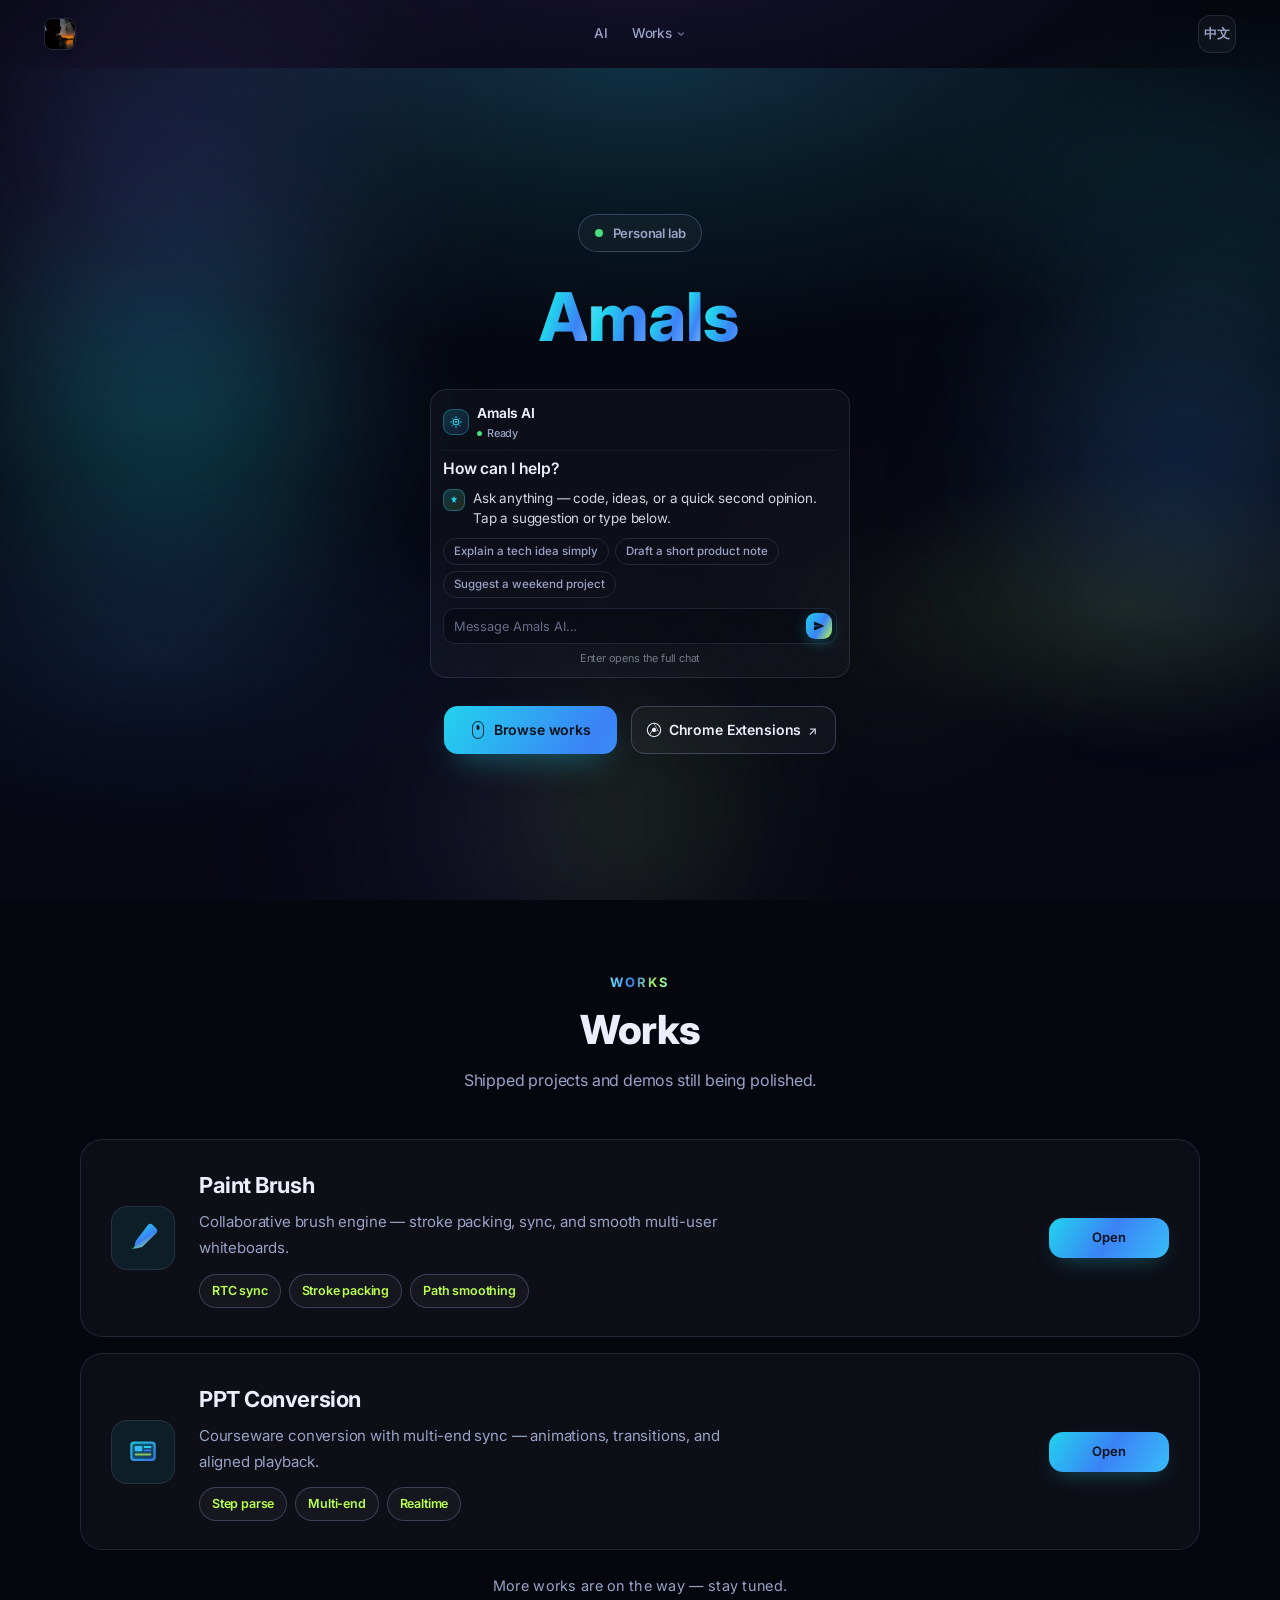
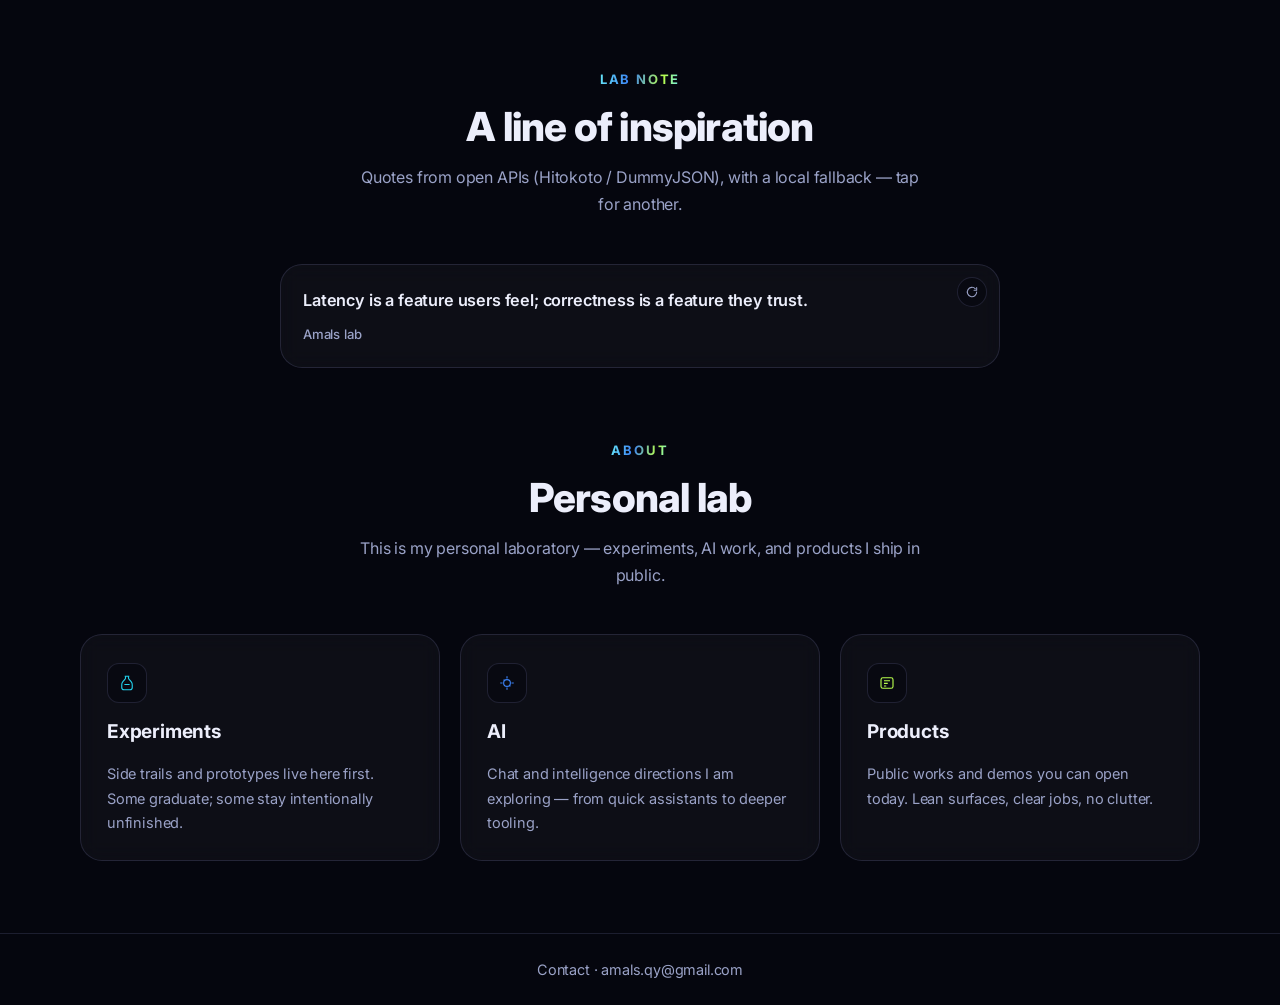
==== commit 8fee2dfd: "Deploy site 2026-10-18T21:29:11Z" ====
--- a/index.html
+++ b/index.html
@@ -1,4 +1,4 @@
-<!DOCTYPE html><html lang="en"> <head><meta charset="utf-8"><meta name="viewport" content="width=device-width, initial-scale=1"><meta name="description" content="Amals home — Chrome extensions, small tools, and side projects."><title>Amals-home</title><link rel="preconnect" href="https://fonts.googleapis.com"><link rel="preconnect" href="https://fonts.gstatic.com" crossorigin><link href="https://fonts.googleapis.com/css2?family=Inter:wght@400;600;700;800&family=JetBrains+Mono:wght@600;700&display=swap" rel="stylesheet"><link rel="icon" href="/avatar.jpg" type="image/jpeg"><script>
+<!DOCTYPE html><html lang="en"> <head><meta charset="utf-8"><meta name="viewport" content="width=device-width, initial-scale=1"><meta name="description" content="Amals — a personal lab for experiments, AI, and products."><title>Amals · Home</title><link rel="preconnect" href="https://fonts.googleapis.com"><link rel="preconnect" href="https://fonts.gstatic.com" crossorigin><link href="https://fonts.googleapis.com/css2?family=Inter:wght@400;600;700;800&family=JetBrains+Mono:wght@600;700&display=swap" rel="stylesheet"><link rel="icon" href="/favicon.svg" type="image/svg+xml"><link rel="apple-touch-icon" href="/avatar.jpg"><script>
   (function () {
     try {
       var KEY = "amals-cn-locale";
@@ -45,19 +45,29 @@
       }
     } catch (e) {}
   })();
-</script><link rel="stylesheet" href="/_astro/index.I2FMQLbr.css"><script type="module">function h(t,n){const e=t.getAttribute("data-ai-path")||"/ai/",a=t.getAttribute("data-ai-locale")||"en",r=new URL(e,window.location.origin);n&&r.searchParams.set("q",n),r.searchParams.set("lang",a),window.location.href=r.pathname+r.search+r.hash}document.querySelectorAll("[data-ai-teaser-form]").forEach(t=>{t.addEventListener("submit",n=>{n.preventDefault();const e=t.closest(".ai-teaser");if(!e)return;const a=t.querySelector("[data-ai-teaser-input]"),r=a instanceof HTMLInputElement?a.value.trim():"";h(e,r)})});document.querySelectorAll("[data-ai-chip]").forEach(t=>{t.addEventListener("click",()=>{const n=t.closest(".ai-teaser");if(!n)return;const e=t.getAttribute("data-q")||"";h(n,e)})});const g=2500,y=14e3;function v(t){try{const n=t.getAttribute("data-quotes")||"[]",e=JSON.parse(n);return Array.isArray(e)?e:[]}catch{return[]}}function p(t,n){if(!t.length)return null;if(t.length===1)return t[0];let e=t[Math.floor(Math.random()*t.length)],a=0;for(;n&&e.text===n&&a<8;)e=t[Math.floor(Math.random()*t.length)],a+=1;return e}async function x(t){const n=new AbortController,e=window.setTimeout(()=>n.abort(),g);try{if(t==="zh"){const i=await fetch("https://v1.hitokoto.cn/?c=k&c=d&c=i&encode=json&max_length=42",{signal:n.signal});if(!i.ok)return null;const s=await i.json(),c=String(s.hitokoto||"").trim();if(!c)return null;const l=[s.from_who,s.from].filter(Boolean).join(" · ");return{text:c,from:l||void 0}}const a=await fetch("https://dummyjson.com/quotes/random",{signal:n.signal});if(!a.ok)return null;const r=await a.json(),o=String(r.quote||"").trim();return!o||o.length>110?null:{text:o,from:r.author?String(r.author):void 0}}catch{return null}finally{window.clearTimeout(e)}}const f=220;function m(t,n){const e=t.querySelector(".lab-musing-quote"),a=t.querySelector("[data-musing-text]"),r=t.querySelector(".lab-musing-from"),o=t.querySelector("[data-musing-from-text]");if(!e||!a||!r||!o)return Promise.resolve();const i=typeof window.matchMedia=="function"&&window.matchMedia("(prefers-reduced-motion: reduce)").matches,s=()=>{a.textContent=n.text,n.from?(o.textContent=n.from,r.hidden=!1):(o.textContent="",r.hidden=!0)};return i?(s(),Promise.resolve()):(e.classList.remove("is-enter"),e.classList.add("is-leave"),new Promise(c=>{window.setTimeout(()=>{s(),e.classList.remove("is-leave"),e.offsetWidth,e.classList.add("is-enter"),window.setTimeout(()=>{e.classList.remove("is-enter"),c()},f)},f)}))}function b(t){if(t.dataset.bound==="1")return;t.dataset.bound="1";const n=t.getAttribute("data-locale")||"en",e=v(t),a=t.querySelector("[data-musing-text]"),r=t.querySelector("[data-musing-next]");let o=!1;async function i({preferRemote:s,fallbackLocal:c}){if(o)return;o=!0,r&&r.classList.add("is-spinning");const l=a&&a.textContent||"";try{if(s){const d=await x(n);if(d){await m(t,d);return}if(!c)return}const u=p(e,l);u&&await m(t,u)}finally{r&&r.classList.remove("is-spinning"),o=!1}}r&&r.addEventListener("click",()=>{i({preferRemote:!0,fallbackLocal:!0})}),window.setTimeout(()=>{i({preferRemote:!0,fallbackLocal:!1})},400),window.setInterval(()=>{document.hidden||i({preferRemote:!0,fallbackLocal:!0})},y)}function w(){document.querySelectorAll(".lab-musing").forEach(b)}w();document.addEventListener("astro:page-load",w);
-</script></head> <body> <div class="bg-mesh" aria-hidden="true"> <span class="bg-factor bg-factor-a"></span> <span class="bg-factor bg-factor-b"></span> <span class="bg-factor bg-factor-c"></span> <span class="bg-factor bg-factor-d"></span> </div> <header class="nav"> <div class="wrap nav-inner"> <a class="brand" href="/" aria-label="Amals"> <img class="brand-avatar" src="/avatar.jpg" width="36" height="36" alt=""> </a> <nav class="nav-links" aria-label="Primary"> <a class="nav-link" href="/ai/?lang=en">AI</a> <div class="nav-dropdown"> <a class="nav-link nav-dropdown-trigger" href="/#works" aria-haspopup="true"> <span>Works</span> <svg class="nav-caret" viewBox="0 0 12 12" aria-hidden="true" focusable="false"> <path d="M3 4.5 6 7.5 9 4.5" fill="none" stroke="currentColor" stroke-width="1.4" stroke-linecap="round" stroke-linejoin="round"></path> </svg> </a> <div class="nav-dropdown-menu" role="menu"> <a class="nav-dropdown-item" role="menuitem" href="/paint-brush/?lang=en">Paint Brush</a> <a class="nav-dropdown-item" role="menuitem" href="/ppt-conversion/?lang=en">PPT</a> </div> </div> <span class="nav-sep" aria-hidden="true"></span> <a class="nav-link nav-lang" href="/zh/" lang="zh-CN" data-locale-switch="zh" aria-label="Language"> 中文 </a> </nav> </div> </header> <script>
-  document.querySelectorAll("[data-locale-switch]").forEach(function (el) {
-    el.addEventListener("click", function (e) {
-      try {
-        localStorage.setItem("amals-cn-locale", el.getAttribute("data-locale-switch") || "");
-      } catch (err) {}
-      var hash = location.hash || "";
-      if (!hash) return;
-      e.preventDefault();
-      var href = el.getAttribute("href") || "";
-      location.href = href.split("#")[0] + hash;
+</script><link rel="stylesheet" href="/_astro/index.C-qooS0I.css"><script type="module">function h(t,n){const e=t.getAttribute("data-ai-path")||"/ai/",a=t.getAttribute("data-ai-locale")||"en",r=new URL(e,window.location.origin);n&&r.searchParams.set("q",n),r.searchParams.set("lang",a),window.location.href=r.pathname+r.search+r.hash}document.querySelectorAll("[data-ai-teaser-form]").forEach(t=>{t.addEventListener("submit",n=>{n.preventDefault();const e=t.closest(".ai-teaser");if(!e)return;const a=t.querySelector("[data-ai-teaser-input]"),r=a instanceof HTMLInputElement?a.value.trim():"";h(e,r)})});document.querySelectorAll("[data-ai-chip]").forEach(t=>{t.addEventListener("click",()=>{const n=t.closest(".ai-teaser");if(!n)return;const e=t.getAttribute("data-q")||"";h(n,e)})});const g=2500,y=14e3;function v(t){try{const n=t.getAttribute("data-quotes")||"[]",e=JSON.parse(n);return Array.isArray(e)?e:[]}catch{return[]}}function p(t,n){if(!t.length)return null;if(t.length===1)return t[0];let e=t[Math.floor(Math.random()*t.length)],a=0;for(;n&&e.text===n&&a<8;)e=t[Math.floor(Math.random()*t.length)],a+=1;return e}async function x(t){const n=new AbortController,e=window.setTimeout(()=>n.abort(),g);try{if(t==="zh"){const i=await fetch("https://v1.hitokoto.cn/?c=k&c=d&c=i&encode=json&max_length=42",{signal:n.signal});if(!i.ok)return null;const s=await i.json(),c=String(s.hitokoto||"").trim();if(!c)return null;const l=[s.from_who,s.from].filter(Boolean).join(" · ");return{text:c,from:l||void 0}}const a=await fetch("https://dummyjson.com/quotes/random",{signal:n.signal});if(!a.ok)return null;const r=await a.json(),o=String(r.quote||"").trim();return!o||o.length>110?null:{text:o,from:r.author?String(r.author):void 0}}catch{return null}finally{window.clearTimeout(e)}}const f=220;function m(t,n){const e=t.querySelector(".lab-musing-quote"),a=t.querySelector("[data-musing-text]"),r=t.querySelector(".lab-musing-from"),o=t.querySelector("[data-musing-from-text]");if(!e||!a||!r||!o)return Promise.resolve();const i=typeof window.matchMedia=="function"&&window.matchMedia("(prefers-reduced-motion: reduce)").matches,s=()=>{a.textContent=n.text,n.from?(o.textContent=n.from,r.hidden=!1):(o.textContent="",r.hidden=!0)};return i?(s(),Promise.resolve()):(e.classList.remove("is-enter"),e.classList.add("is-leave"),new Promise(c=>{window.setTimeout(()=>{s(),e.classList.remove("is-leave"),e.offsetWidth,e.classList.add("is-enter"),window.setTimeout(()=>{e.classList.remove("is-enter"),c()},f)},f)}))}function b(t){if(t.dataset.bound==="1")return;t.dataset.bound="1";const n=t.getAttribute("data-locale")||"en",e=v(t),a=t.querySelector("[data-musing-text]"),r=t.querySelector("[data-musing-next]");let o=!1;async function i({preferRemote:s,fallbackLocal:c}){if(o)return;o=!0,r&&r.classList.add("is-spinning");const l=a&&a.textContent||"";try{if(s){const d=await x(n);if(d){await m(t,d);return}if(!c)return}const u=p(e,l);u&&await m(t,u)}finally{r&&r.classList.remove("is-spinning"),o=!1}}r&&r.addEventListener("click",()=>{i({preferRemote:!0,fallbackLocal:!0})}),window.setTimeout(()=>{i({preferRemote:!0,fallbackLocal:!1})},400),window.setInterval(()=>{document.hidden||i({preferRemote:!0,fallbackLocal:!0})},y)}function w(){document.querySelectorAll(".lab-musing").forEach(b)}w();document.addEventListener("astro:page-load",w);
+</script></head> <body class="site-body" data-nav-scrolled="0"> <div class="bg-mesh" aria-hidden="true"> <span class="bg-factor bg-factor-a"></span> <span class="bg-factor bg-factor-b"></span> <span class="bg-factor bg-factor-c"></span> <span class="bg-factor bg-factor-d"></span> </div> <header class="nav"> <a class="brand" href="/" aria-label="Amals"> <img class="brand-avatar" src="/avatar.jpg" width="32" height="32" alt=""> </a> <nav class="nav-links" aria-label="Primary"> <a class="nav-link" href="/ai/?lang=en">AI</a> <div class="nav-dropdown"> <a class="nav-link nav-dropdown-trigger" href="/#works" aria-haspopup="true"> <span>Works</span> <svg class="nav-caret" viewBox="0 0 12 12" aria-hidden="true" focusable="false"> <path d="M3 4.5 6 7.5 9 4.5" fill="none" stroke="currentColor" stroke-width="1.4" stroke-linecap="round" stroke-linejoin="round"></path> </svg> </a> <div class="nav-dropdown-menu" role="menu"> <a class="nav-dropdown-item" role="menuitem" href="/paint-brush/?lang=en">Paint Brush</a> <a class="nav-dropdown-item" role="menuitem" href="/ppt-conversion/?lang=en">PPT</a> </div> </div> </nav> <div class="nav-actions"> <a class="nav-lang" href="/zh/" lang="zh-CN" data-locale-switch="zh" aria-label="Language"> 中文 </a> </div> </header> <script>
+  (function () {
+    var root = document.body;
+    if (!root || !root.classList.contains("site-body")) return;
+    function setNavScrolled() {
+      root.setAttribute("data-nav-scrolled", window.scrollY > 36 ? "1" : "0");
+    }
+    setNavScrolled();
+    window.addEventListener("scroll", setNavScrolled, { passive: true });
+
+    document.querySelectorAll("[data-locale-switch]").forEach(function (el) {
+      el.addEventListener("click", function (e) {
+        try {
+          localStorage.setItem("amals-cn-locale", el.getAttribute("data-locale-switch") || "");
+        } catch (err) {}
+        var hash = location.hash || "";
+        if (!hash) return;
+        e.preventDefault();
+        var href = el.getAttribute("href") || "";
+        location.href = href.split("#")[0] + hash;
+      });
     });
-  });
-</script>  <main id="top"> <section class="hero hero-with-ai"> <div class="wrap hero-inner"> <h1 class="hero-brand" aria-label="Amals"> <span class="hero-letter" style="--i: 0"> A </span><span class="hero-letter" style="--i: 1"> m </span><span class="hero-letter" style="--i: 2"> a </span><span class="hero-letter" style="--i: 3"> l </span><span class="hero-letter" style="--i: 4"> s </span> </h1> <div class="ai-teaser" data-ai-path="/ai/" data-ai-locale="en"><div class="ai-teaser-shell"><div class="ai-teaser-head"><span class="ai-teaser-mark" aria-hidden="true">A</span><div class="ai-teaser-head-text"><span class="ai-teaser-label">Amals AI</span><span class="ai-teaser-status"><span class="ai-teaser-dot" aria-hidden="true"></span>Ready</span></div></div><div class="ai-teaser-body"><p class="ai-teaser-welcome">How can I help?</p><div class="ai-teaser-bubble"><span class="ai-teaser-avatar" aria-hidden="true">A</span><p>Ask anything — code, ideas, or a quick second opinion. Tap a suggestion or type below.</p></div><div class="ai-teaser-chips" role="list"><button type="button" class="ai-teaser-chip" role="listitem" data-ai-chip data-q="Explain a tech idea simply">Explain a tech idea simply</button><button type="button" class="ai-teaser-chip" role="listitem" data-ai-chip data-q="Draft a short product note">Draft a short product note</button><button type="button" class="ai-teaser-chip" role="listitem" data-ai-chip data-q="Suggest a weekend project">Suggest a weekend project</button></div></div><form class="ai-teaser-composer" data-ai-teaser-form><label class="sr-only" for="ai-teaser-input">Message Amals AI…</label><input id="ai-teaser-input" class="ai-teaser-input" type="text" name="q" maxlength="500" autocomplete="off" placeholder="Message Amals AI…" data-ai-teaser-input><button class="ai-teaser-send" type="submit" aria-label="Open chat" title="Open chat"><svg viewBox="0 0 24 24" width="14" height="14" aria-hidden="true"><path fill="currentColor" d="M3.4 20.4l17.45-7.48c.81-.35.81-1.49 0-1.84L3.4 3.6c-.66-.28-1.39.2-1.39.91l.01 5.45c0 .5.37.93.87.99L17 12 2.89 13.05c-.5.06-.87.49-.87.99l-.01 5.45c0 .71.73 1.19 1.39.91z"></path></svg></button></form><p class="ai-teaser-hint">Enter opens the full chat</p></div></div> </div> <div class="hero-actions"> <a class="btn btn-primary" href="/#works"> <span class="scroll-icon" aria-hidden="true"> <span class="scroll-icon-frame"> <span class="scroll-icon-dot"></span> </span> </span> <span>Scroll down to browse works</span> </a> <a class="chrome-nav-btn" href="https://amals-chrome.com/" target="_blank" rel="noopener noreferrer"> <svg class="chrome-nav-icon" viewBox="0 0 24 24" aria-hidden="true" focusable="false"> <circle cx="12" cy="12" r="10" fill="none" stroke="currentColor" stroke-width="1.6"></circle> <circle cx="12" cy="12" r="3.2" fill="currentColor"></circle> <path d="M12 2.4 L18.4 13.2 H12" fill="none" stroke="currentColor" stroke-width="1.5" stroke-linecap="round" stroke-linejoin="round" opacity="0.55"></path> <path d="M5.6 18.8 L12 8.8" fill="none" stroke="currentColor" stroke-width="1.5" stroke-linecap="round" opacity="0.75"></path> </svg> <span>Chrome Extensions</span> <span class="chrome-nav-arrow" aria-hidden="true">↗</span> </a> </div> </section> <section class="section section-lab" aria-label="Lab note"> <div class="wrap"> <aside class="lab-musing" data-locale="en" data-quotes="[{&#34;text&#34;:&#34;Ship the thin path first. Polish is a loop, not a gate.&#34;,&#34;from&#34;:&#34;Amals lab&#34;},{&#34;text&#34;:&#34;Latency is a feature users feel; correctness is a feature they trust.&#34;,&#34;from&#34;:&#34;Amals lab&#34;},{&#34;text&#34;:&#34;If it only works on your machine, it is still a prototype.&#34;,&#34;from&#34;:&#34;Amals lab&#34;},{&#34;text&#34;:&#34;Sync is easy until the second client joins.&#34;,&#34;from&#34;:&#34;Amals lab&#34;},{&#34;text&#34;:&#34;A quiet scrollbar and a clear failure mode beat another purple gradient.&#34;,&#34;from&#34;:&#34;Amals lab&#34;},{&#34;text&#34;:&#34;Prefer one honest constraint over three clever abstractions.&#34;,&#34;from&#34;:&#34;Amals lab&#34;},{&#34;text&#34;:&#34;Logs are a UI for the future you.&#34;,&#34;from&#34;:&#34;Amals lab&#34;},{&#34;text&#34;:&#34;Mobile is not a smaller desktop — it is a different contract with input.&#34;,&#34;from&#34;:&#34;Amals lab&#34;},{&#34;text&#34;:&#34;Default to read-only until the URL says otherwise.&#34;,&#34;from&#34;:&#34;Amals lab&#34;},{&#34;text&#34;:&#34;The best demo explains the protocol without opening the repo.&#34;,&#34;from&#34;:&#34;Amals lab&#34;},{&#34;text&#34;:&#34;Talk is cheap. Show me the packet.&#34;,&#34;from&#34;:&#34;Amals lab&#34;},{&#34;text&#34;:&#34;Fallback is not failure — it is hospitality for bad networks.&#34;,&#34;from&#34;:&#34;Amals lab&#34;}]" aria-label="Lab note"> <button type="button" class="lab-musing-next" data-musing-next aria-label="Another"> <svg class="lab-musing-next-icon" viewBox="0 0 24 24" fill="none" aria-hidden="true"> <path d="M20 12a8 8 0 1 1-2.2-5.5" stroke="currentColor" stroke-width="1.8" stroke-linecap="round"></path> <path d="M20 4.5V9h-4.5" stroke="currentColor" stroke-width="1.8" stroke-linecap="round" stroke-linejoin="round"></path> </svg> </button> <blockquote class="lab-musing-quote"> <p class="lab-musing-text" data-musing-text>Sync is easy until the second client joins.</p> <footer class="lab-musing-from"> <span data-musing-from-text>Amals lab</span> </footer> </blockquote> </aside>  </div> </section> <section class="section" id="works" aria-label="Works"> <div class="wrap"> <ul class="work-grid"> <li class="work-card"> <a class="work-card-link" href="/paint-brush/?lang=en">  <div class="work-ribbon tone-a" aria-hidden="true"> <div class="work-ribbon-glow"></div> <div class="work-ribbon-mark"><svg class="work-ribbon-icon" viewBox="0 0 48 48" aria-hidden="true"> <defs> <linearGradient id="brush-body-0" x1="20%" y1="0%" x2="80%" y2="100%"> <stop offset="0%" stop-color="#f9a8d4"></stop> <stop offset="55%" stop-color="#c084fc"></stop> <stop offset="100%" stop-color="#818cf8"></stop> </linearGradient> <linearGradient id="brush-tip-0" x1="0%" y1="0%" x2="100%" y2="100%"> <stop offset="0%" stop-color="#fde68a"></stop> <stop offset="100%" stop-color="#fb7185"></stop> </linearGradient> </defs> <path fill="url(#brush-body-0)" d="M30.8 6.2c1.6-1.6 4.2-1.6 5.8 0l5.2 5.2c1.6 1.6 1.6 4.2 0 5.8L23.6 35.4c-.5.5-1.1.8-1.8 1l-7.4 1.7c-1.2.3-2.3-.8-2-2l1.7-7.4c.2-.7.5-1.3 1-1.8L30.8 6.2z"></path> <path fill="url(#brush-tip-0)" d="M9.2 37.8c3.4-.8 6.2-2.4 8.1-4.5l-3.6 3.6c-1.1 1.1-2.7 1.5-4.2 1.1-.5-.1-.7-.7-.6-1.1.1-.2.2-.4.3-.5z"></path> <circle cx="35.2" cy="12.8" r="2.2" fill="#fff" opacity="0.55"></circle> </svg></div> </div> <div class="work-body-block"> <h3 class="work-title">Paint Brush</h3> <p class="work-body">A collaborative brush engine — structured stroke packing, compression and anti-loss sync, with path smoothing and RTC/signaling snapshots for multi-user whiteboards.</p> <span class="work-cta"> Open <span class="work-cta-arrow" aria-hidden="true">→</span> </span> </div>  </a> </li><li class="work-card"> <a class="work-card-link" href="/ppt-conversion/?lang=en">  <div class="work-ribbon tone-b" aria-hidden="true"> <div class="work-ribbon-glow"></div> <div class="work-ribbon-mark"><svg class="work-ribbon-icon" viewBox="0 0 48 48" aria-hidden="true"> <defs> <linearGradient id="ppt-frame-1" x1="10%" y1="0%" x2="90%" y2="100%"> <stop offset="0%" stop-color="#f9a8d4"></stop> <stop offset="100%" stop-color="#a78bfa"></stop> </linearGradient> <linearGradient id="ppt-screen-1" x1="0%" y1="0%" x2="100%" y2="100%"> <stop offset="0%" stop-color="#ffffff"></stop> <stop offset="100%" stop-color="#ede9fe"></stop> </linearGradient> </defs> <rect x="7" y="10" width="34" height="26" rx="5" fill="url(#ppt-frame-1)"></rect> <rect x="10" y="13" width="28" height="20" rx="3" fill="url(#ppt-screen-1)"></rect> <rect x="13" y="16" width="10" height="7" rx="1.5" fill="#c084fc"></rect> <rect x="25" y="16" width="10" height="2.5" rx="1.2" fill="#f472b6"></rect> <rect x="25" y="20.5" width="10" height="2.5" rx="1.2" fill="#a78bfa" opacity="0.85"></rect> <rect x="13" y="26" width="22" height="2.5" rx="1.2" fill="#818cf8" opacity="0.8"></rect> <circle cx="37" cy="12" r="3.2" fill="#fde68a"></circle> </svg></div> </div> <div class="work-body-block"> <h3 class="work-title">PPT Conversion</h3> <p class="work-body">Courseware conversion with multi-end sync — parse animations, transitions and audio into step data, then keep playback aligned across clients in real time.</p> <span class="work-cta"> Open <span class="work-cta-arrow" aria-hidden="true">→</span> </span> </div>  </a> </li> </ul> <p class="works-more">More works are on the way — stay tuned.</p> </div> </section> </main>  <footer class="site-footer"> <div class="wrap footer-inner"> <p> <a href="mailto:amals.qy@gmail.com">Contact</a>
+  })();
+</script>  <main id="top"> <section class="hero home-hero hero-with-ai"> <div class="home-hero-bg" aria-hidden="true"> <span class="home-hero-orb home-hero-orb-a"></span> <span class="home-hero-orb home-hero-orb-b"></span> <span class="home-hero-orb home-hero-orb-c"></span> </div> <div class="wrap hero-inner"> <div class="home-hero-copy"> <p class="home-hero-badge"> <span class="home-hero-badge-pulse" aria-hidden="true"></span> <span>Personal lab</span> </p> <h1 class="hero-brand" aria-label="Amals"> <span class="hero-letter" style="--i: 0"> A </span><span class="hero-letter" style="--i: 1"> m </span><span class="hero-letter" style="--i: 2"> a </span><span class="hero-letter" style="--i: 3"> l </span><span class="hero-letter" style="--i: 4"> s </span> </h1> <div class="ai-teaser" data-ai-path="/ai/" data-ai-locale="en"><div class="ai-teaser-shell"><div class="ai-teaser-head"><span class="ai-teaser-mark" aria-hidden="true"><svg viewBox="0 0 24 24" width="16" height="16" fill="none"><circle cx="12" cy="12" r="4.2" stroke="url(#teaserSpark)" stroke-width="1.6"></circle><circle cx="12" cy="12" r="1.6" fill="url(#teaserSpark)"></circle><path d="M12 3.5v2.2M12 18.3v2.2M3.5 12h2.2M18.3 12h2.2M6.2 6.2l1.5 1.5M16.3 16.3l1.5 1.5M6.2 17.8l1.5-1.5M16.3 7.7l1.5-1.5" stroke="#22d3ee" stroke-width="1.3" stroke-linecap="round"></path><defs><linearGradient id="teaserSpark" x1="0" y1="0" x2="24" y2="24"><stop offset="0%" stop-color="#22d3ee"></stop><stop offset="50%" stop-color="#3b82f6"></stop><stop offset="100%" stop-color="#b8ff4d"></stop></linearGradient></defs></svg></span><div class="ai-teaser-head-text"><span class="ai-teaser-label">Amals AI</span><span class="ai-teaser-status"><span class="ai-teaser-dot" aria-hidden="true"></span>Ready</span></div></div><div class="ai-teaser-body"><p class="ai-teaser-welcome">How can I help?</p><div class="ai-teaser-bubble"><span class="ai-teaser-avatar" aria-hidden="true"><svg viewBox="0 0 24 24" width="12" height="12" fill="none"><path d="M12 3.2 13.4 8.2 18.5 9.2 14.4 12.4 15.6 17.6 12 14.9 8.4 17.6 9.6 12.4 5.5 9.2 10.6 8.2Z" fill="url(#teaserStar)"></path><defs><linearGradient id="teaserStar" x1="5" y1="3" x2="19" y2="18"><stop offset="0%" stop-color="#22d3ee"></stop><stop offset="55%" stop-color="#3b82f6"></stop><stop offset="100%" stop-color="#b8ff4d"></stop></linearGradient></defs></svg></span><p>Ask anything — code, ideas, or a quick second opinion. Tap a suggestion or type below.</p></div><div class="ai-teaser-chips" role="list"><button type="button" class="ai-teaser-chip" role="listitem" data-ai-chip data-q="Explain a tech idea simply">Explain a tech idea simply</button><button type="button" class="ai-teaser-chip" role="listitem" data-ai-chip data-q="Draft a short product note">Draft a short product note</button><button type="button" class="ai-teaser-chip" role="listitem" data-ai-chip data-q="Suggest a weekend project">Suggest a weekend project</button></div></div><form class="ai-teaser-composer" data-ai-teaser-form><label class="sr-only" for="ai-teaser-input">Message Amals AI…</label><input id="ai-teaser-input" class="ai-teaser-input" type="text" name="q" maxlength="500" autocomplete="off" placeholder="Message Amals AI…" data-ai-teaser-input><button class="ai-teaser-send" type="submit" aria-label="Open chat" title="Open chat"><svg viewBox="0 0 24 24" width="13" height="13" aria-hidden="true"><path fill="currentColor" d="M3.4 20.4l17.45-7.48c.81-.35.81-1.49 0-1.84L3.4 3.6c-.66-.28-1.39.2-1.39.91l.01 5.45c0 .5.37.93.87.99L17 12 2.89 13.05c-.5.06-.87.49-.87.99l-.01 5.45c0 .71.73 1.19 1.39.91z"></path></svg></button></form><p class="ai-teaser-hint">Enter opens the full chat</p></div></div> <div class="hero-actions"> <a class="btn btn-primary home-hero-cta" href="/#works"> <span class="scroll-icon" aria-hidden="true"> <span class="scroll-icon-frame"> <span class="scroll-icon-dot"></span> </span> </span> <span>Browse works</span> </a> <a class="chrome-nav-btn" href="https://amals-chrome.com/" target="_blank" rel="noopener noreferrer"> <svg class="chrome-nav-icon" viewBox="0 0 24 24" aria-hidden="true" focusable="false"> <circle cx="12" cy="12" r="10" fill="none" stroke="currentColor" stroke-width="1.6"></circle> <circle cx="12" cy="12" r="3.2" fill="currentColor"></circle> <path d="M12 2.4 L18.4 13.2 H12" fill="none" stroke="currentColor" stroke-width="1.5" stroke-linecap="round" stroke-linejoin="round" opacity="0.55"></path> <path d="M5.6 18.8 L12 8.8" fill="none" stroke="currentColor" stroke-width="1.5" stroke-linecap="round" opacity="0.75"></path> </svg> <span>Chrome Extensions</span> <span class="chrome-nav-arrow" aria-hidden="true">↗</span> </a> </div> </div> </div> </section> <div class="wrap site-content"> <section id="works" class="site-section" aria-label="Works"> <header class="site-section-heading"> <p class="section-label">Works</p> <h2 class="section-title">Works</h2> <p class="section-desc">Shipped projects and demos still being polished.</p> </header> <ul class="work-grid"> <li class="work-card"> <a class="work-card-link" href="/paint-brush/?lang=en">  <div class="work-icon" aria-hidden="true"> <svg class="work-icon-svg" viewBox="0 0 48 48" aria-hidden="true"> <defs> <linearGradient id="brush-body-0" x1="20%" y1="0%" x2="80%" y2="100%"> <stop offset="0%" stop-color="#22d3ee"></stop> <stop offset="55%" stop-color="#3b82f6"></stop> <stop offset="100%" stop-color="#b8ff4d"></stop> </linearGradient> <linearGradient id="brush-tip-0" x1="0%" y1="0%" x2="100%" y2="100%"> <stop offset="0%" stop-color="#b8ff4d"></stop> <stop offset="100%" stop-color="#22d3ee"></stop> </linearGradient> </defs> <path fill="url(#brush-body-0)" d="M30.8 6.2c1.6-1.6 4.2-1.6 5.8 0l5.2 5.2c1.6 1.6 1.6 4.2 0 5.8L23.6 35.4c-.5.5-1.1.8-1.8 1l-7.4 1.7c-1.2.3-2.3-.8-2-2l1.7-7.4c.2-.7.5-1.3 1-1.8L30.8 6.2z"></path> <path fill="url(#brush-tip-0)" d="M9.2 37.8c3.4-.8 6.2-2.4 8.1-4.5l-3.6 3.6c-1.1 1.1-2.7 1.5-4.2 1.1-.5-.1-.7-.7-.6-1.1.1-.2.2-.4.3-.5z"></path> </svg> </div> <div class="work-meta"> <h3 class="work-title">Paint Brush</h3> <p class="work-body">Collaborative brush engine — stroke packing, sync, and smooth multi-user whiteboards.</p> <ul class="work-features"> <li>RTC sync</li><li>Stroke packing</li><li>Path smoothing</li> </ul> </div> <div class="work-actions"> <span class="btn btn-primary btn-sm work-cta-btn"> Open </span> </div>  </a> </li><li class="work-card"> <a class="work-card-link" href="/ppt-conversion/?lang=en">  <div class="work-icon" aria-hidden="true"> <svg class="work-icon-svg" viewBox="0 0 48 48" aria-hidden="true"> <defs> <linearGradient id="ppt-frame-1" x1="10%" y1="0%" x2="90%" y2="100%"> <stop offset="0%" stop-color="#22d3ee"></stop> <stop offset="100%" stop-color="#3b82f6"></stop> </linearGradient> </defs> <rect x="7" y="10" width="34" height="26" rx="5" fill="url(#ppt-frame-1)" opacity="0.9"></rect> <rect x="10" y="13" width="28" height="20" rx="3" fill="rgba(5,6,14,0.55)"></rect> <rect x="13" y="16" width="10" height="7" rx="1.5" fill="#38bdf8"></rect> <rect x="25" y="16" width="10" height="2.5" rx="1.2" fill="#22d3ee"></rect> <rect x="25" y="20.5" width="10" height="2.5" rx="1.2" fill="#3b82f6" opacity="0.85"></rect> <rect x="13" y="26" width="22" height="2.5" rx="1.2" fill="#b8ff4d" opacity="0.7"></rect> </svg> </div> <div class="work-meta"> <h3 class="work-title">PPT Conversion</h3> <p class="work-body">Courseware conversion with multi-end sync — animations, transitions, and aligned playback.</p> <ul class="work-features"> <li>Step parse</li><li>Multi-end</li><li>Realtime</li> </ul> </div> <div class="work-actions"> <span class="btn btn-primary btn-sm work-cta-btn"> Open </span> </div>  </a> </li> </ul> <p class="works-more">More works are on the way — stay tuned.</p> </section> <section class="site-section" aria-label="Lab note"> <header class="site-section-heading"> <p class="section-label">Lab note</p> <h2 class="section-title">A line of inspiration</h2> <p class="section-desc">Quotes from open APIs (Hitokoto / DummyJSON), with a local fallback — tap for another.</p> </header> <aside class="lab-musing" data-locale="en" data-quotes="[{&#34;text&#34;:&#34;Ship the thin path first. Polish is a loop, not a gate.&#34;,&#34;from&#34;:&#34;Amals lab&#34;},{&#34;text&#34;:&#34;Latency is a feature users feel; correctness is a feature they trust.&#34;,&#34;from&#34;:&#34;Amals lab&#34;},{&#34;text&#34;:&#34;If it only works on your machine, it is still a prototype.&#34;,&#34;from&#34;:&#34;Amals lab&#34;},{&#34;text&#34;:&#34;Sync is easy until the second client joins.&#34;,&#34;from&#34;:&#34;Amals lab&#34;},{&#34;text&#34;:&#34;A quiet scrollbar and a clear failure mode beat another purple gradient.&#34;,&#34;from&#34;:&#34;Amals lab&#34;},{&#34;text&#34;:&#34;Prefer one honest constraint over three clever abstractions.&#34;,&#34;from&#34;:&#34;Amals lab&#34;},{&#34;text&#34;:&#34;Logs are a UI for the future you.&#34;,&#34;from&#34;:&#34;Amals lab&#34;},{&#34;text&#34;:&#34;Mobile is not a smaller desktop — it is a different contract with input.&#34;,&#34;from&#34;:&#34;Amals lab&#34;},{&#34;text&#34;:&#34;Default to read-only until the URL says otherwise.&#34;,&#34;from&#34;:&#34;Amals lab&#34;},{&#34;text&#34;:&#34;The best demo explains the protocol without opening the repo.&#34;,&#34;from&#34;:&#34;Amals lab&#34;},{&#34;text&#34;:&#34;Talk is cheap. Show me the packet.&#34;,&#34;from&#34;:&#34;Amals lab&#34;},{&#34;text&#34;:&#34;Fallback is not failure — it is hospitality for bad networks.&#34;,&#34;from&#34;:&#34;Amals lab&#34;}]" aria-label="Lab note"> <button type="button" class="lab-musing-next" data-musing-next aria-label="Another"> <svg class="lab-musing-next-icon" viewBox="0 0 24 24" fill="none" aria-hidden="true"> <path d="M20 12a8 8 0 1 1-2.2-5.5" stroke="currentColor" stroke-width="1.8" stroke-linecap="round"></path> <path d="M20 4.5V9h-4.5" stroke="currentColor" stroke-width="1.8" stroke-linecap="round" stroke-linejoin="round"></path> </svg> </button> <blockquote class="lab-musing-quote"> <p class="lab-musing-text" data-musing-text>Latency is a feature users feel; correctness is a feature they trust.</p> <footer class="lab-musing-from"> <span data-musing-from-text>Amals lab</span> </footer> </blockquote> </aside>  </section> <section id="about" class="site-section" aria-label="About"> <header class="site-section-heading"> <p class="section-label">About</p> <h2 class="section-title">Personal lab</h2> <p class="section-desc">This is my personal laboratory — experiments, AI work, and products I ship in public.</p> </header> <div class="values-grid"> <article class="value-card"> <div class="value-icon" aria-hidden="true"> <svg viewBox="0 0 24 24" fill="none" stroke="currentColor" stroke-width="1.5"> <path d="M9 3h6"></path> <path d="M10 3v2.2c0 .8-.3 1.5-.9 2L6.5 10.2A6.2 6.2 0 0 0 5 14.5V18a3 3 0 0 0 3 3h8a3 3 0 0 0 3-3v-3.5a6.2 6.2 0 0 0-1.5-4.3L14.9 7.2c-.6-.5-.9-1.2-.9-2V3"></path> <path d="M8.5 14h7"></path> </svg> </div> <h3>Experiments</h3> <p>Side trails and prototypes live here first. Some graduate; some stay intentionally unfinished.</p> </article> <article class="value-card"> <div class="value-icon" aria-hidden="true"> <svg viewBox="0 0 24 24" fill="none" stroke="currentColor" stroke-width="1.5"> <path d="M12 3v3"></path> <path d="M12 18v3"></path> <path d="M3 12h3"></path> <path d="M18 12h3"></path> <circle cx="12" cy="12" r="4.5"></circle> <path d="M7.5 7.5 9 9"></path> <path d="M15 15l1.5 1.5"></path> </svg> </div> <h3>AI</h3> <p>Chat and intelligence directions I am exploring — from quick assistants to deeper tooling.</p> </article> <article class="value-card"> <div class="value-icon" aria-hidden="true"> <svg viewBox="0 0 24 24" fill="none" stroke="currentColor" stroke-width="1.5"> <rect x="4" y="5" width="16" height="14" rx="2.5"></rect> <path d="M8 9h8"></path> <path d="M8 12.5h5"></path> <path d="M8 16h3"></path> </svg> </div> <h3>Products</h3> <p>Public works and demos you can open today. Lean surfaces, clear jobs, no clutter.</p> </article> </div> </section> </div> </main>  <footer class="site-footer"> <div class="wrap footer-inner"> <p> <a href="mailto:amals.qy@gmail.com">Contact</a>
 · amals.qy@gmail.com </p> </div> </footer> </body></html>
--- a/_astro/index.C-qooS0I.css
+++ b/_astro/index.C-qooS0I.css
@@ -0,0 +1 @@
+:root{--bg: #05060e;--panel: rgba(255, 255, 255, .035);--panel-hover: rgba(255, 255, 255, .055);--surface: rgba(255, 255, 255, .035);--border: rgba(148, 158, 220, .16);--border-subtle: rgba(255, 255, 255, .04);--border-strong: rgba(148, 158, 220, .3);--fg: #eceefb;--muted: #9aa2c7;--muted-soft: #9aa2c7;--accent: #22d3ee;--accent-2: #b8ff4d;--gradient: linear-gradient(120deg, #22d3ee, #3b82f6 50%, #b8ff4d);--gradient-text: linear-gradient(100deg, #67e8f9 0%, #3b82f6 38%, #b8ff4d 78%, #67e8f9 100%);--gradient-brand: linear-gradient(120deg, #22d3ee, #3b82f6 55%, #b8ff4d);--gradient-btn: linear-gradient(120deg, #22d3ee, #3b82f6 50%, #38bdf8);--glow-accent: rgba(34, 211, 238, .35);--header-bg: rgba(6, 7, 16, .72);--header-height: 68px;--shadow-card: 0 18px 50px -28px rgba(0, 0, 0, .65);--font: Inter, "PingFang SC", "HarmonyOS Sans SC", "Microsoft YaHei", -apple-system, system-ui, "Segoe UI", Roboto, sans-serif;--font-mono: ui-monospace, "SF Mono", Menlo, Consolas, monospace;--ease: cubic-bezier(.4, 0, .2, 1);--ease-out: cubic-bezier(.22, 1, .36, 1);--line-tight: 1.15;--line-body: 1.6;--line-loose: 1.75;--space-1: 4px;--space-2: 8px;--space-3: 12px;--space-4: 16px;--space-5: 20px;--space-6: 24px;--space-7: 32px;--space-8: 48px;--radius-xs: 8px;--radius-sm: 12px;--radius-md: 14px;--radius: 16px;--radius-lg: 22px;--max: 1120px;--scrollbar-size: 6px;--scrollbar-track: transparent;--scrollbar-thumb: rgba(124, 92, 255, .28);--scrollbar-thumb-hover: rgba(124, 92, 255, .48)}*{box-sizing:border-box;scrollbar-width:thin;scrollbar-color:var(--scrollbar-thumb) var(--scrollbar-track)}html{scroll-behavior:smooth;scroll-padding-top:calc(var(--header-height) + 18px);color-scheme:dark}*::-webkit-scrollbar{width:var(--scrollbar-size);height:var(--scrollbar-size)}*::-webkit-scrollbar-track{background:var(--scrollbar-track)}*::-webkit-scrollbar-thumb{background-color:var(--scrollbar-thumb);border-radius:999px;border:2px solid transparent;background-clip:padding-box}*::-webkit-scrollbar-thumb:hover{background-color:var(--scrollbar-thumb-hover)}*::-webkit-scrollbar-corner{background:transparent}body{margin:0;min-height:100vh;display:flex;flex-direction:column;background:var(--bg);color:var(--fg);font-family:var(--font);font-size:16px;line-height:var(--line-body);letter-spacing:-.011em;-webkit-font-smoothing:antialiased}body>main{flex:1 0 auto;width:100%;position:relative;z-index:1}a{color:inherit;text-decoration:none;transition:color .25s var(--ease)}a:hover{color:var(--accent-2)}.bg-mesh{position:fixed;inset:0;pointer-events:none;z-index:0;overflow:hidden;background:radial-gradient(ellipse 80% 50% at 50% -10%,rgba(124,92,255,.16),transparent 60%),radial-gradient(ellipse 60% 40% at 100% 20%,rgba(34,211,238,.08),transparent 50%),linear-gradient(180deg,#05060e,#070814)}.bg-factor{position:absolute;border-radius:50%;filter:blur(56px);opacity:.45;mix-blend-mode:screen;will-change:transform,opacity}.bg-factor-a{width:48vmax;height:48vmax;left:-12%;top:-18%;background:radial-gradient(circle,rgba(124,92,255,.4) 0%,transparent 68%);animation:mesh-a 18s ease-in-out infinite alternate}.bg-factor-b{width:40vmax;height:40vmax;right:-14%;top:8%;background:radial-gradient(circle,rgba(34,211,238,.22) 0%,transparent 70%);animation:mesh-b 22s ease-in-out infinite alternate}.bg-factor-c{width:34vmax;height:34vmax;left:22%;bottom:-16%;background:radial-gradient(circle,rgba(124,92,255,.18) 0%,transparent 72%);animation:mesh-c 26s ease-in-out infinite alternate}.bg-factor-d{width:24vmax;height:24vmax;right:18%;bottom:12%;background:radial-gradient(circle,rgba(184,255,77,.1) 0%,transparent 70%);animation:mesh-d 16s ease-in-out infinite alternate}@keyframes mesh-a{0%{transform:translateZ(0) scale(1)}to{transform:translate3d(12%,18%,0) scale(1.18)}}@keyframes mesh-b{0%{transform:translateZ(0) scale(1.05)}to{transform:translate3d(-16%,14%,0) scale(1.22)}}@keyframes mesh-c{0%{transform:translateZ(0) scale(1.1)}to{transform:translate3d(10%,-20%,0) scale(.92)}}@keyframes mesh-d{0%{transform:translateZ(0) scale(.95);opacity:.45}to{transform:translate3d(-18%,-10%,0) scale(1.25);opacity:.8}}.wrap{position:relative;z-index:1;width:min(100% - 2 * clamp(18px,4vw,44px),var(--max));margin-inline:auto}.nav{position:sticky;top:0;z-index:50;flex-shrink:0;display:grid;grid-template-columns:1fr auto 1fr;align-items:center;column-gap:16px;height:var(--header-height);padding:0 clamp(18px,4vw,44px);border-bottom:1px solid transparent;background:transparent;backdrop-filter:none;transition:background-color .35s,border-color .35s,backdrop-filter .35s}.site-body[data-nav-scrolled="1"] .nav{background:var(--header-bg);border-bottom-color:var(--border);backdrop-filter:blur(18px) saturate(150%)}.brand{display:inline-flex;align-items:center;justify-self:start;grid-column:1;line-height:0;flex-shrink:0}.brand-avatar{width:32px;height:32px;border-radius:8px;display:block;flex-shrink:0;object-fit:cover;border:1px solid var(--border);box-shadow:0 3px 9px #0000002e;transition:transform .45s var(--ease-out),border-color .25s var(--ease),filter .35s ease}.brand:hover .brand-avatar{transform:scale(1.08);border-color:var(--border-strong);filter:drop-shadow(0 4px 12px rgba(0,0,0,.3))}.nav-links{display:flex;align-items:center;justify-content:center;gap:4px;flex-wrap:wrap;justify-self:center;grid-column:2;margin:0}.nav-link{position:relative;display:inline-flex;align-items:center;gap:4px;color:var(--muted);font-size:13.5px;font-weight:500;letter-spacing:-.01em;padding:8px 10px;border-radius:999px;border:none;background:transparent;box-shadow:none;transform:none;transition:color .25s var(--ease)}.nav-link:after{content:"";position:absolute;left:50%;bottom:2px;width:0;height:1.5px;background:var(--gradient-brand);border-radius:2px;opacity:1;transform:translate(-50%);transition:width .3s var(--ease-out);pointer-events:none}.nav-link:hover{color:var(--fg);background:transparent;transform:none;box-shadow:none}.nav-link:hover:after,.nav-dropdown:hover>.nav-dropdown-trigger:after,.nav-dropdown:focus-within>.nav-dropdown-trigger:after{width:calc(100% - 20px)}.nav-actions{display:flex;align-items:center;justify-content:flex-end;gap:8px;flex-shrink:0;justify-self:end;grid-column:3}.nav-lang{display:grid;place-items:center;width:38px;height:38px;padding:0;border-radius:12px;border:1px solid var(--border);background:var(--surface);color:var(--muted);font-size:12.5px;font-weight:700;letter-spacing:.02em;transition:color .25s ease,border-color .25s ease,transform .3s var(--ease-out),box-shadow .3s ease}.nav-lang:after{display:none}.nav-lang:hover{color:var(--fg);background:var(--surface);border-color:var(--border-strong);transform:translateY(-2px);box-shadow:0 8px 22px -12px var(--glow-accent)}.nav-dropdown{position:relative}.nav-caret{width:10px;height:10px;opacity:.65;transition:transform .18s var(--ease),opacity .18s var(--ease)}.nav-dropdown:hover .nav-caret,.nav-dropdown:focus-within .nav-caret{transform:rotate(180deg);opacity:1}.nav-dropdown-menu{position:absolute;top:calc(100% + 4px);left:50%;min-width:128px;padding:6px;border-radius:12px;border:1px solid var(--border-strong);background:#080a14f5;box-shadow:0 12px 32px #0006;backdrop-filter:blur(14px);opacity:0;visibility:hidden;transform:translate(-50%,2px);transition:opacity .14s var(--ease),transform .14s var(--ease),visibility .14s var(--ease);z-index:20}.nav-dropdown:after{content:"";position:absolute;left:0;right:0;top:100%;height:8px}.nav-dropdown:hover .nav-dropdown-menu,.nav-dropdown:focus-within .nav-dropdown-menu{opacity:1;visibility:visible;transform:translate(-50%)}.nav-dropdown-item{position:relative;display:block;padding:8px 12px;border-radius:7px;color:var(--muted-soft);font-size:13px;font-weight:500;background:transparent;border:none;transition:color .16s var(--ease),background .16s var(--ease)}.nav-dropdown-item:hover{color:var(--fg);background:#7c5cff1f}.chrome-nav-btn{display:inline-flex;align-items:center;gap:7px;padding:7px 12px 7px 10px;border-radius:var(--radius-md);font-size:13px;font-weight:600;letter-spacing:-.01em;color:var(--fg)!important;background:var(--surface);border:1px solid var(--border-strong);box-shadow:none;transition:transform .25s var(--ease-out),border-color .25s ease,box-shadow .3s ease}.chrome-nav-btn:hover{color:var(--fg)!important;transform:translateY(-2px);border-color:var(--accent);box-shadow:0 10px 26px -14px var(--glow-accent)}.chrome-nav-icon{width:16px;height:16px;flex-shrink:0}.chrome-nav-arrow{font-size:12px;opacity:.85;transition:transform .18s var(--ease)}.chrome-nav-btn:hover .chrome-nav-arrow{transform:translate(1px,-1px)}@media (max-width: 420px){.chrome-nav-btn span:not(.chrome-nav-arrow){max-width:9.5em;overflow:hidden;text-overflow:ellipsis;white-space:nowrap}}.hero{min-height:calc(100dvh - var(--header-height));display:flex;flex-direction:column;align-items:stretch;padding:0;text-align:center;overflow:visible}.home-hero{position:relative;min-height:calc(100dvh - var(--header-height));overflow:hidden}.home-hero-bg{position:absolute;inset:0;pointer-events:none;z-index:0;overflow:hidden;background:radial-gradient(ellipse 90% 60% at 50% 0%,rgba(34,211,238,.18),transparent 58%),radial-gradient(ellipse 50% 40% at 12% 70%,rgba(59,130,246,.12),transparent 55%),radial-gradient(ellipse 45% 35% at 88% 65%,rgba(184,255,77,.1),transparent 50%)}.home-hero-orb{position:absolute;border-radius:50%;filter:blur(52px);opacity:.7;mix-blend-mode:screen;will-change:transform}.home-hero-orb-a{width:42vmax;height:42vmax;left:-8%;top:8%;background:radial-gradient(circle,rgba(34,211,238,.4) 0%,transparent 68%);animation:home-orb-a 16s ease-in-out infinite alternate}.home-hero-orb-b{width:36vmax;height:36vmax;right:-10%;top:22%;background:radial-gradient(circle,rgba(59,130,246,.28) 0%,transparent 70%);animation:home-orb-b 20s ease-in-out infinite alternate}.home-hero-orb-c{width:30vmax;height:30vmax;left:34%;bottom:-12%;background:radial-gradient(circle,rgba(184,255,77,.16) 0%,transparent 72%);animation:home-orb-c 18s ease-in-out infinite alternate}@keyframes home-orb-a{0%{transform:translateZ(0) scale(1)}to{transform:translate3d(10%,14%,0) scale(1.12)}}@keyframes home-orb-b{0%{transform:translateZ(0) scale(1.04)}to{transform:translate3d(-12%,10%,0) scale(1.16)}}@keyframes home-orb-c{0%{transform:translateZ(0) scale(1)}to{transform:translate3d(8%,-12%,0) scale(1.14)}}.hero-inner{position:relative;z-index:1;flex:1 1 auto;display:flex;flex-direction:column;align-items:center;justify-content:center;gap:var(--space-6);max-width:min(920px,100%);width:min(100% - 2 * var(--space-6),var(--max));margin-inline:auto;overflow:visible;padding:clamp(48px,8vh,96px) 0}.home-hero-copy{display:flex;flex-direction:column;align-items:center;width:100%;max-width:720px;margin:0 auto;gap:0}.home-hero-badge{display:inline-flex;align-items:center;gap:10px;width:fit-content;margin:0;padding:8px 16px;border-radius:999px;border:1px solid var(--border-strong);background:var(--surface);font-size:13px;font-weight:600;color:var(--muted);backdrop-filter:blur(8px);animation:rise .7s var(--ease) both}.home-hero-badge-pulse{width:8px;height:8px;border-radius:50%;background:#4ade80;box-shadow:0 0 #4ade808c;animation:home-badge-pulse 2s ease-out infinite}@keyframes home-badge-pulse{0%{box-shadow:0 0 #4ade808c}70%{box-shadow:0 0 0 8px #4ade8000}to{box-shadow:0 0 #4ade8000}}.home-hero-lede{margin:18px 0 0;max-width:34em;font-size:clamp(16px,2vw,18px);line-height:1.6;color:var(--muted);animation:rise .8s var(--ease) .2s both}.hero-with-ai .hero-brand{font-size:clamp(2.4rem,8vw,4.2rem)}.hero-with-ai .hero-inner{justify-content:center;gap:clamp(14px,2.4vh,28px);max-width:min(720px,100%)}.home-hero .ai-teaser{margin-top:28px}.not-found-hero .home-hero-lede{margin-top:18px}.sr-only{position:absolute;width:1px;height:1px;padding:0;margin:-1px;overflow:hidden;clip:rect(0,0,0,0);white-space:nowrap;border:0}.ai-teaser{width:min(100%,420px);animation:rise .8s var(--ease) .28s both}.ai-teaser-shell{position:relative;padding:12px 12px 10px;border-radius:16px;background:#ffffff08;border:1px solid var(--border);box-shadow:none;backdrop-filter:blur(16px);text-align:left;transition:border-color .3s ease}.ai-teaser-shell:hover{border-color:#22d3ee59}.ai-teaser-head{display:flex;align-items:center;gap:8px;margin-bottom:8px;padding-bottom:8px;border-bottom:1px solid var(--border-subtle)}.ai-teaser-mark{width:26px;height:26px;border-radius:9px;display:grid;place-items:center;color:#fff;background:linear-gradient(145deg,#22d3ee2e,#3b82f61f);border:1px solid rgba(34,211,238,.35);flex:0 0 auto}.ai-teaser-head-text{display:flex;flex-direction:column;gap:1px;min-width:0}.ai-teaser-label{font-size:.86rem;font-weight:650;letter-spacing:-.01em;color:var(--fg)}.ai-teaser-status{display:inline-flex;align-items:center;gap:5px;font-size:.68rem;font-weight:500;color:var(--muted)}.ai-teaser-dot{width:5px;height:5px;border-radius:50%;background:#4ade80;animation:ai-teaser-pulse 2.2s ease-in-out infinite}.ai-teaser-welcome{margin:0 0 8px;font-size:.98rem;font-weight:600;letter-spacing:-.015em;line-height:1.3;color:var(--fg)}.ai-teaser-bubble{display:grid;grid-template-columns:22px minmax(0,1fr);gap:8px;align-items:start;margin-bottom:10px}.ai-teaser-avatar{width:22px;height:22px;border-radius:8px;display:grid;place-items:center;color:#fff;background:linear-gradient(145deg,#22d3ee33,#b8ff4d1f);border:1px solid rgba(34,211,238,.35);margin-top:1px;flex-shrink:0}.ai-teaser-bubble p{margin:0;padding:0;border:0;background:transparent;color:#eef0f6e0;font-size:.84rem;line-height:1.5;font-weight:400}.ai-teaser-chips{display:flex;flex-wrap:wrap;gap:6px;margin-bottom:10px}.ai-teaser-chip{appearance:none;border:1px solid var(--border);background:transparent;color:var(--muted);border-radius:999px;padding:5px 10px;font:inherit;font-size:.72rem;font-weight:500;line-height:1.3;cursor:pointer;transition:border-color .15s var(--ease),background .15s var(--ease),color .15s var(--ease)}.ai-teaser-chip:hover{color:var(--fg);border-color:#22d3ee66;background:#22d3ee14}.ai-teaser-composer{display:flex;align-items:center;gap:6px;padding:4px 4px 4px 10px;border-radius:12px;border:1px solid var(--border);background:#05060e80;transition:border-color .15s var(--ease)}.ai-teaser-composer:focus-within{border-color:#22d3ee73}.ai-teaser-input{flex:1 1 auto;min-width:0;height:26px;padding:0;border:0;background:transparent;color:var(--fg);font:inherit;font-size:.8rem;outline:none}.ai-teaser-input::placeholder{color:#9aa2c7a6}.ai-teaser-send{flex:0 0 auto;width:26px;height:26px;border:0;border-radius:9px;display:grid;place-items:center;color:#041018;cursor:pointer;background:linear-gradient(120deg,#22d3ee,#3b82f6 55%,#b8ff4d);box-shadow:0 4px 14px #22d3ee47;transition:transform .15s var(--ease),filter .15s var(--ease)}.ai-teaser-send svg{width:12px;height:12px}.ai-teaser-send:hover{filter:brightness(1.06);transform:translateY(-1px)}.ai-teaser-hint{margin:6px 2px 0;font-size:.68rem;color:#9aa3b8b3;text-align:center}@keyframes ai-teaser-pulse{0%,to{opacity:.55}50%{opacity:1}}@media (max-width: 520px){.ai-teaser-shell{padding:11px 10px 9px;border-radius:14px}.ai-teaser-welcome{font-size:.92rem}.ai-teaser-chip{font-size:.7rem}}.hero-brand{margin:22px auto 0;font-size:clamp(3.2rem,10vw,5.5rem);font-weight:800;line-height:1.05;letter-spacing:-.03em;display:inline-flex;justify-content:center;flex-wrap:nowrap;overflow:visible;padding:.12em .2em;box-sizing:content-box}.hero-letter{display:inline-block;background:linear-gradient(110deg,#67e8f9,#22d3ee 18%,#3b82f6 40%,#60a5fa 55%,#b8ff4d 72%,#22d3ee 88%,#67e8f9);background-size:220% 100%;-webkit-background-clip:text;background-clip:text;color:transparent;padding:0 .01em;overflow:visible;will-change:transform,filter,background-position;filter:drop-shadow(0 0 18px rgba(34,211,238,.35));animation:letter-in .75s var(--ease) both,letter-float 2.6s ease-in-out infinite,hero-title-flow 5s linear infinite;animation-delay:calc(var(--i) * .08s),calc(var(--i) * .14s),calc(var(--i) * .1s)}.hero-letter:last-child{padding-right:.08em}.hero-lead{margin:var(--space-5) auto 0;max-width:34rem;color:var(--muted);font-size:1.12rem;line-height:1.7;animation:rise .8s var(--ease) .35s both}.hero-actions{position:relative;z-index:1;flex:0 0 auto;display:flex;flex-wrap:wrap;align-items:center;justify-content:center;gap:14px;margin:28px 0 0;padding:0;animation:rise .8s var(--ease) .45s both}.home-hero-cta.btn-primary{height:48px;padding:0 26px;border-radius:var(--radius-md);white-space:nowrap;background:var(--gradient-btn);background-size:180% 100%;box-shadow:0 14px 34px -14px #22d3ee8c;transition:transform .25s var(--ease-out),background-position .4s ease,box-shadow .3s ease}.home-hero-cta.btn-primary:hover{transform:translateY(-2px);background-position:100% 0;box-shadow:0 18px 44px -14px #22d3eeb3}.home-hero .chrome-nav-btn{height:48px;padding:0 18px 0 14px;border-radius:var(--radius-md);font-size:14px;font-weight:600;color:var(--fg)!important;background:var(--surface);background-size:auto;border:1px solid var(--border-strong);box-shadow:none;animation:none;backdrop-filter:blur(8px)}.home-hero .chrome-nav-btn:hover{color:var(--fg)!important;transform:translateY(-2px);filter:none;border-color:var(--accent);box-shadow:0 10px 26px -14px var(--glow-accent)}@media (max-width: 520px){.hero-actions .btn{white-space:normal;text-align:center;line-height:1.3;height:auto;min-height:48px;padding:10px 18px}}.btn{display:inline-flex;align-items:center;justify-content:center;gap:8px;padding:11px 20px;border-radius:var(--radius-md);font-family:var(--font);font-size:14px;font-weight:600;border:none;cursor:pointer;transition:transform .25s var(--ease-out),box-shadow .25s var(--ease)}.btn:hover{transform:translateY(-1px)}.btn-sm{height:40px;padding:0 16px;font-size:13px}.btn-primary{background:var(--gradient-btn);color:#041018;box-shadow:0 8px 24px -10px #22d3ee73}.btn-primary:hover{color:#041018;box-shadow:0 12px 32px -10px #22d3ee99}.btn-ghost{background:var(--surface);color:var(--fg);border:1px solid var(--border)}.btn-ghost:hover{color:var(--fg);border-color:var(--border-strong)}.scroll-icon{display:inline-flex;align-items:center;justify-content:center;width:16px;height:22px;flex-shrink:0}.scroll-icon-frame{position:relative;width:12px;height:18px;border:1.5px solid rgba(4,16,24,.85);border-radius:999px;overflow:hidden}.scroll-icon-dot{position:absolute;left:50%;top:3px;width:3px;height:5px;border-radius:999px;background:#041018e6;transform:translate(-50%);animation:scroll-dot 1.35s ease-in-out infinite}@keyframes scroll-dot{0%{transform:translate(-50%) translateY(0);opacity:1}70%{transform:translate(-50%) translateY(7px);opacity:.15}to{transform:translate(-50%) translateY(0);opacity:1}}.site-content{padding-bottom:clamp(48px,8vh,88px)}.site-section{padding:clamp(52px,8vh,96px) 0 0;scroll-margin-top:calc(var(--header-height) + 18px)}.site-section-heading{max-width:700px;margin:0 auto clamp(34px,5vh,52px);text-align:center}.section-label{display:block;margin:0 auto 14px;width:fit-content;font-size:13px;font-weight:700;letter-spacing:.14em;text-transform:uppercase;background-image:var(--gradient-text);background-clip:text;-webkit-background-clip:text;color:transparent;-webkit-text-fill-color:transparent}.section-title{margin:0;font-size:clamp(26px,3.2vw,40px);font-weight:800;letter-spacing:-.02em;line-height:1.15;color:var(--fg)}.section-desc{margin:14px auto 0;max-width:560px;font-size:16px;line-height:1.7;color:var(--muted)}.values-grid{display:grid;grid-template-columns:repeat(3,minmax(0,1fr));gap:20px}.value-card{position:relative;overflow:hidden;display:flex;flex-direction:column;gap:14px;min-height:100%;padding:28px 26px 24px;background:var(--surface);border:1px solid var(--border);border-radius:var(--radius-lg);backdrop-filter:blur(10px);transition:border-color .3s,transform .35s var(--ease),box-shadow .35s}.value-card:hover{transform:translateY(-4px);border-color:var(--border-strong);box-shadow:0 26px 60px -28px var(--glow-accent),var(--shadow-card)}.values-grid .value-card:nth-child(1) .value-icon{color:#22d3ee}.values-grid .value-card:nth-child(2) .value-icon{color:#3b82f6}.values-grid .value-card:nth-child(3) .value-icon{color:#b8ff4d}.value-icon{width:40px;height:40px;margin:0;display:grid;place-items:center;border-radius:12px;background:#05060e73;border:1px solid var(--border)}.value-icon svg{width:18px;height:18px;display:block}.value-card h3{margin:0;font-size:19px;font-weight:700;letter-spacing:-.01em;color:var(--fg)}.value-card p{margin:0;font-size:14.5px;line-height:1.7;color:var(--muted)}.section{padding:var(--space-7) 0 calc(var(--space-8) + var(--space-4));border-top:1px solid rgba(46,51,72,.55)}.section-lab{padding:var(--space-5) 0 var(--space-4)}.lab-musing{position:relative;max-width:720px;margin:0 auto;padding:22px 52px 22px 22px;border:1px solid var(--border);border-radius:var(--radius-lg);background:var(--surface);box-shadow:none;backdrop-filter:blur(10px);animation:rise .65s var(--ease) both;transition:border-color .3s ease}.lab-musing:hover{border-color:var(--border-strong)}.lab-musing-next{position:absolute;top:12px;right:12px;z-index:1;display:inline-flex;align-items:center;justify-content:center;width:30px;height:30px;padding:0;border:1px solid var(--border);background:#05060e73;color:var(--muted);border-radius:999px;cursor:pointer;transition:background .18s var(--ease),border-color .18s var(--ease),color .18s var(--ease),transform .18s var(--ease)}.lab-musing-next:hover{color:var(--fg);border-color:var(--border-strong);background:#7c5cff29}.lab-musing-next.is-spinning .lab-musing-next-icon{animation:lab-musing-spin .7s linear infinite}.lab-musing-next-icon{width:14px;height:14px;display:block}.lab-musing-quote{margin:0;transition:opacity .22s var(--ease),transform .22s var(--ease)}.lab-musing-quote.is-leave{opacity:0;transform:translateY(6px)}.lab-musing-quote.is-enter{animation:lab-musing-enter .22s var(--ease) both}@keyframes lab-musing-enter{0%{opacity:0;transform:translateY(-6px)}to{opacity:1;transform:translateY(0)}}@keyframes lab-musing-spin{to{transform:rotate(-360deg)}}.lab-musing-text{margin:0;font-size:1.02rem;line-height:1.7;font-weight:600;letter-spacing:-.01em;color:var(--fg)}.lab-musing-from{margin-top:10px;font-size:.82rem;color:var(--muted);font-weight:500}.lab-musing-from[hidden]{display:none}.work-grid{margin:0;padding:0;list-style:none;display:grid;gap:16px}.work-card{position:relative;border:1px solid var(--border);border-radius:var(--radius-lg);background:var(--surface);backdrop-filter:blur(10px);overflow:hidden;transition:border-color .3s,transform .35s var(--ease-out),box-shadow .35s;animation:rise .7s var(--ease) both}.work-card:nth-child(2){animation-delay:.08s}.work-card:hover{border-color:var(--border-strong);transform:translateY(-3px);box-shadow:0 26px 60px -28px var(--glow-accent),var(--shadow-card)}.work-card-link{display:grid;grid-template-columns:auto 1fr auto;gap:var(--space-6);align-items:center;padding:28px 30px;color:inherit;min-height:0}.work-card-link:hover{color:inherit}.work-icon{width:64px;height:64px;border-radius:16px;display:grid;place-items:center;background:#22d3ee14;border:1px solid var(--border);flex-shrink:0}.work-icon-svg{width:36px;height:36px;display:block}.work-meta{min-width:0}.work-title{margin:0 0 6px;font-size:22px;font-weight:700;letter-spacing:-.02em;color:var(--fg)}.work-body{margin:0 0 var(--space-3);color:var(--muted);font-size:15px;line-height:var(--line-loose);max-width:540px}.work-features{display:flex;flex-wrap:wrap;gap:var(--space-2);margin:0;padding:0;list-style:none}.work-features li{font-size:12.5px;font-weight:600;padding:6px 12px;border-radius:999px;background:var(--surface);color:var(--accent-2);border:1px solid var(--border-strong)}.work-actions{display:flex;flex-direction:column;gap:var(--space-2);align-items:stretch;min-width:120px}.work-cta-btn{pointer-events:none}.work-cta-btn.is-muted{opacity:.55}.works-more{margin:var(--space-6) 0 0;text-align:center;color:var(--muted);font-size:.9rem;letter-spacing:.02em}.site-footer{position:relative;z-index:1;border-top:1px solid var(--border);padding:var(--space-6) 0;color:var(--muted);font-size:.9rem}.site-footer a{color:var(--muted)}.site-footer a:hover{color:var(--accent-2)}.footer-inner{display:flex;flex-wrap:wrap;justify-content:center;gap:var(--space-3)}.footer-inner p{margin:0}@keyframes rise{0%{opacity:0;transform:translateY(14px)}to{opacity:1;transform:translateY(0)}}@keyframes letter-in{0%{opacity:0;filter:blur(5px)}to{opacity:1;filter:blur(0)}}@keyframes letter-float{0%,to{transform:translateY(0) scale(1) rotate(0)}40%{transform:translateY(-8px) scale(1.02) rotate(-.8deg)}70%{transform:translateY(-3px) scale(1.01) rotate(.6deg)}}@keyframes hero-title-flow{0%{background-position:0% 50%}to{background-position:220% 50%}}@keyframes gradient-shift{0%,to{background-position:0% 50%}50%{background-position:100% 50%}}@media (prefers-reduced-motion: reduce){.hero-letter,.work-card,.hero-lead,.home-hero-lede,.home-hero-badge,.home-hero-orb,.home-hero-badge-pulse,.hero-actions,.chrome-nav-btn,.scroll-icon-dot,.bg-factor,.lab-musing,.lab-musing-quote,.lab-musing-next.is-spinning .lab-musing-next-icon,.ai-teaser,.ai-teaser-dot,.ai-teaser-chip,.ai-teaser-send{animation:none!important}.lab-musing-quote,.ai-teaser-chip,.ai-teaser-send{transition:none!important}.brand:hover .brand-avatar{transform:none}.hero-letter{opacity:1;color:transparent;transform:none;filter:none}}@media (max-width: 860px){.values-grid{grid-template-columns:1fr}.work-card-link{grid-template-columns:auto 1fr;gap:var(--space-4);padding:22px 20px}.work-actions{grid-column:1 / -1;min-width:0;flex-direction:row}.work-cta-btn{width:100%}}@media (max-width: 720px){.nav-hide-mobile{display:none}.hero,.home-hero{min-height:calc(100dvh - var(--header-height))}.home-hero-orb{opacity:.4;filter:blur(40px)}.work-icon{width:52px;height:52px;border-radius:14px}.work-icon-svg{width:28px;height:28px}.work-title{font-size:18px}}
